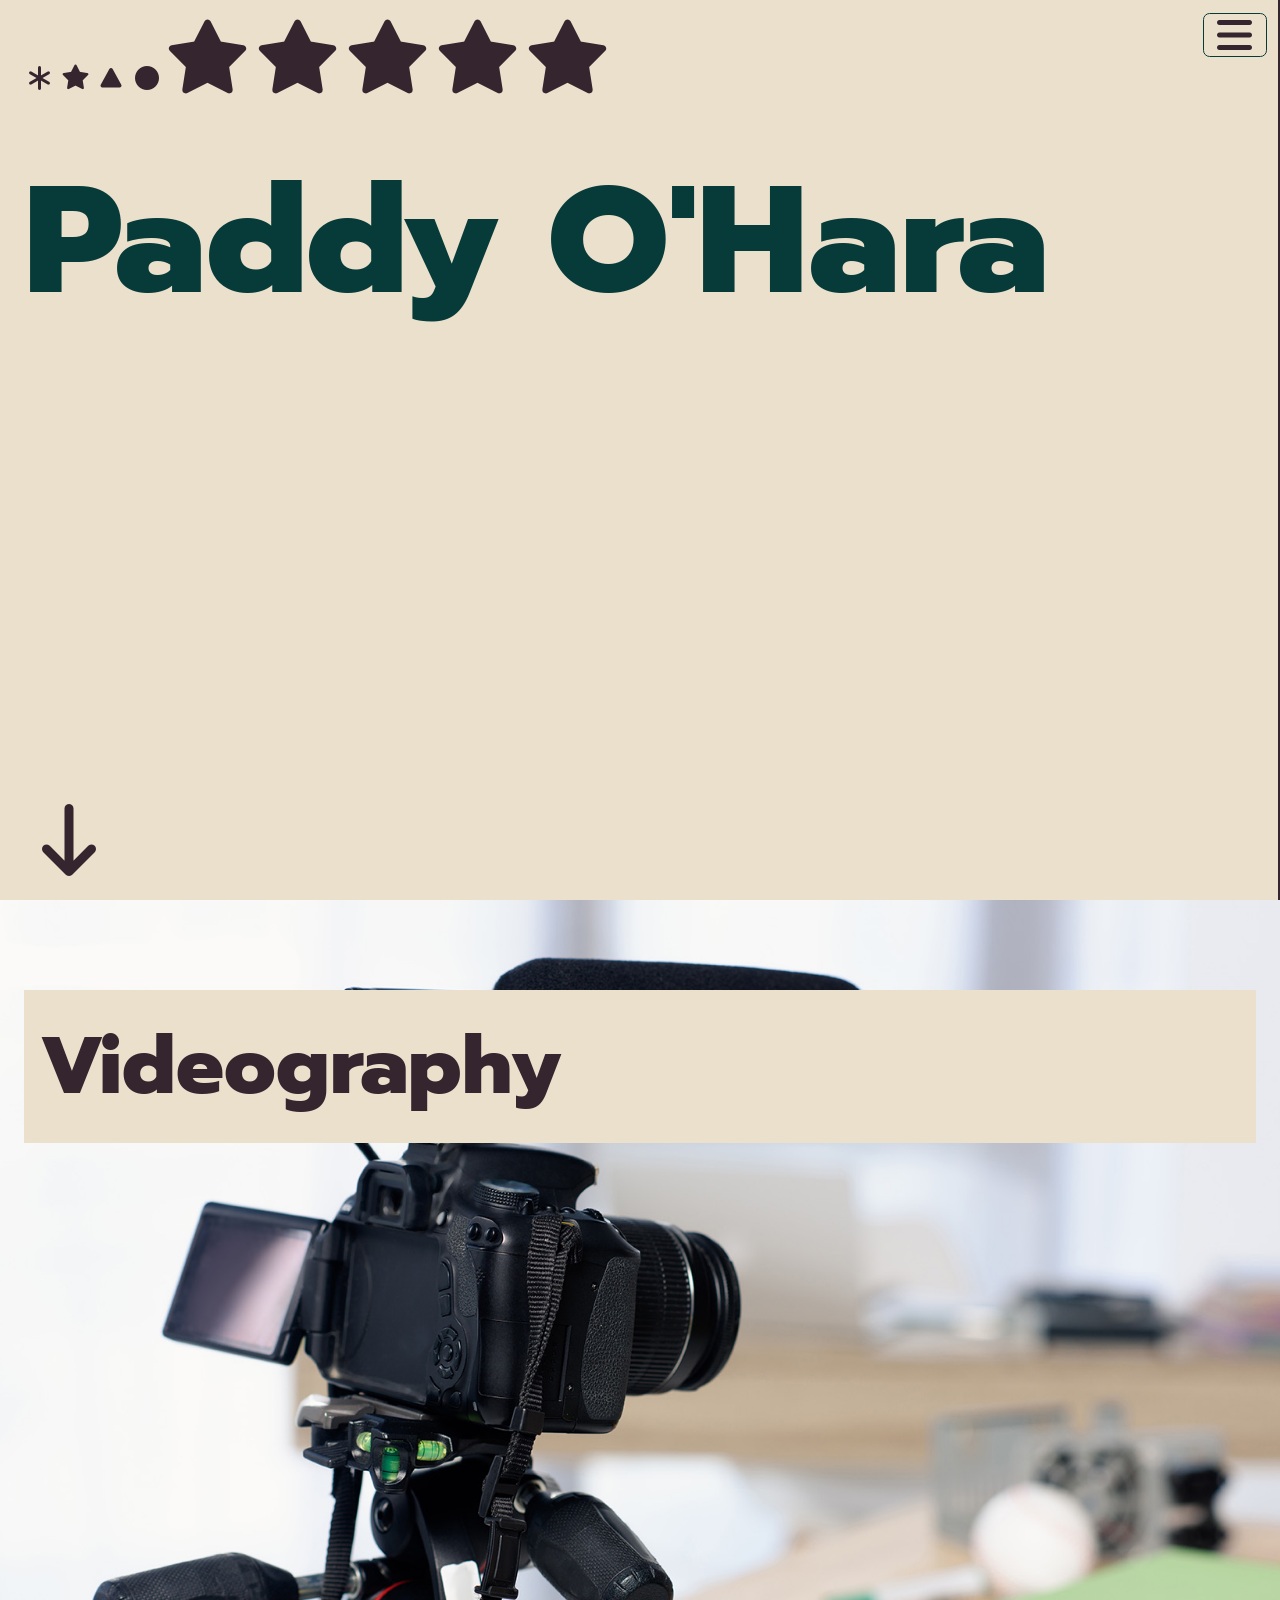
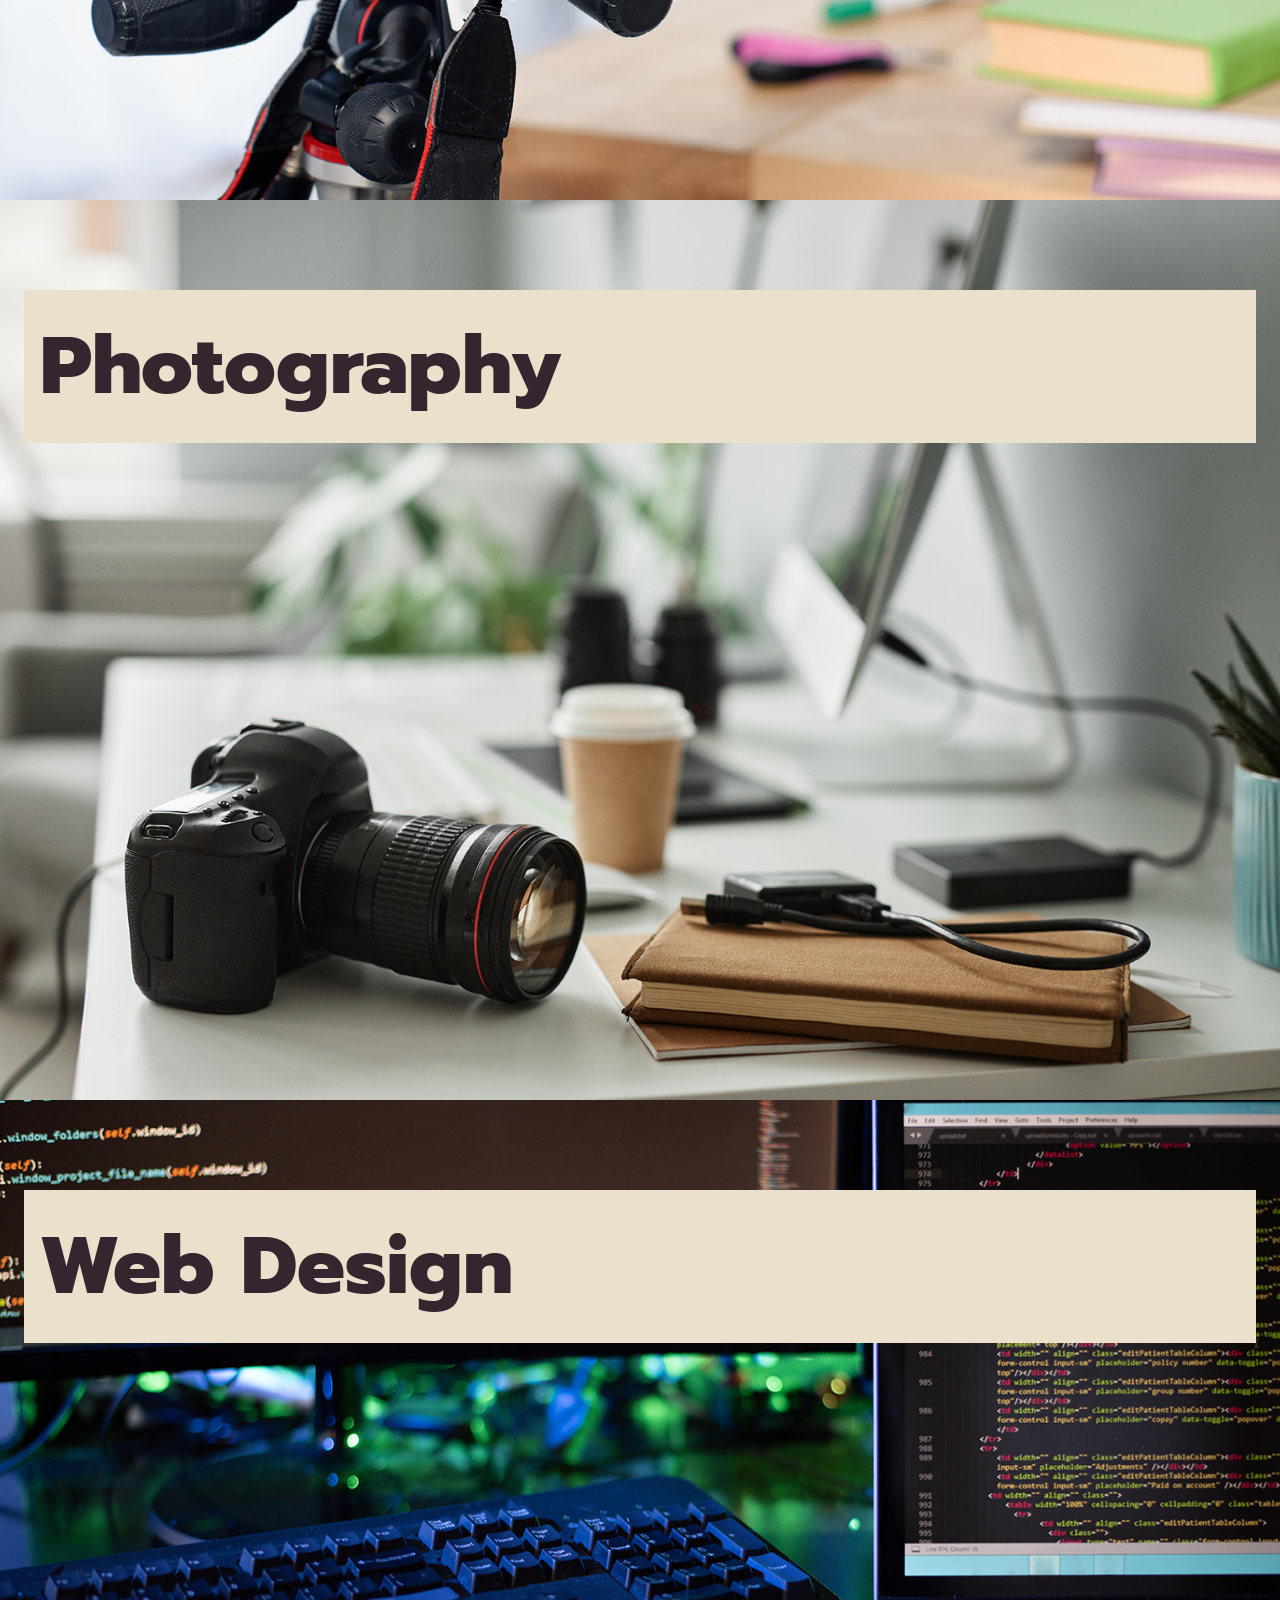
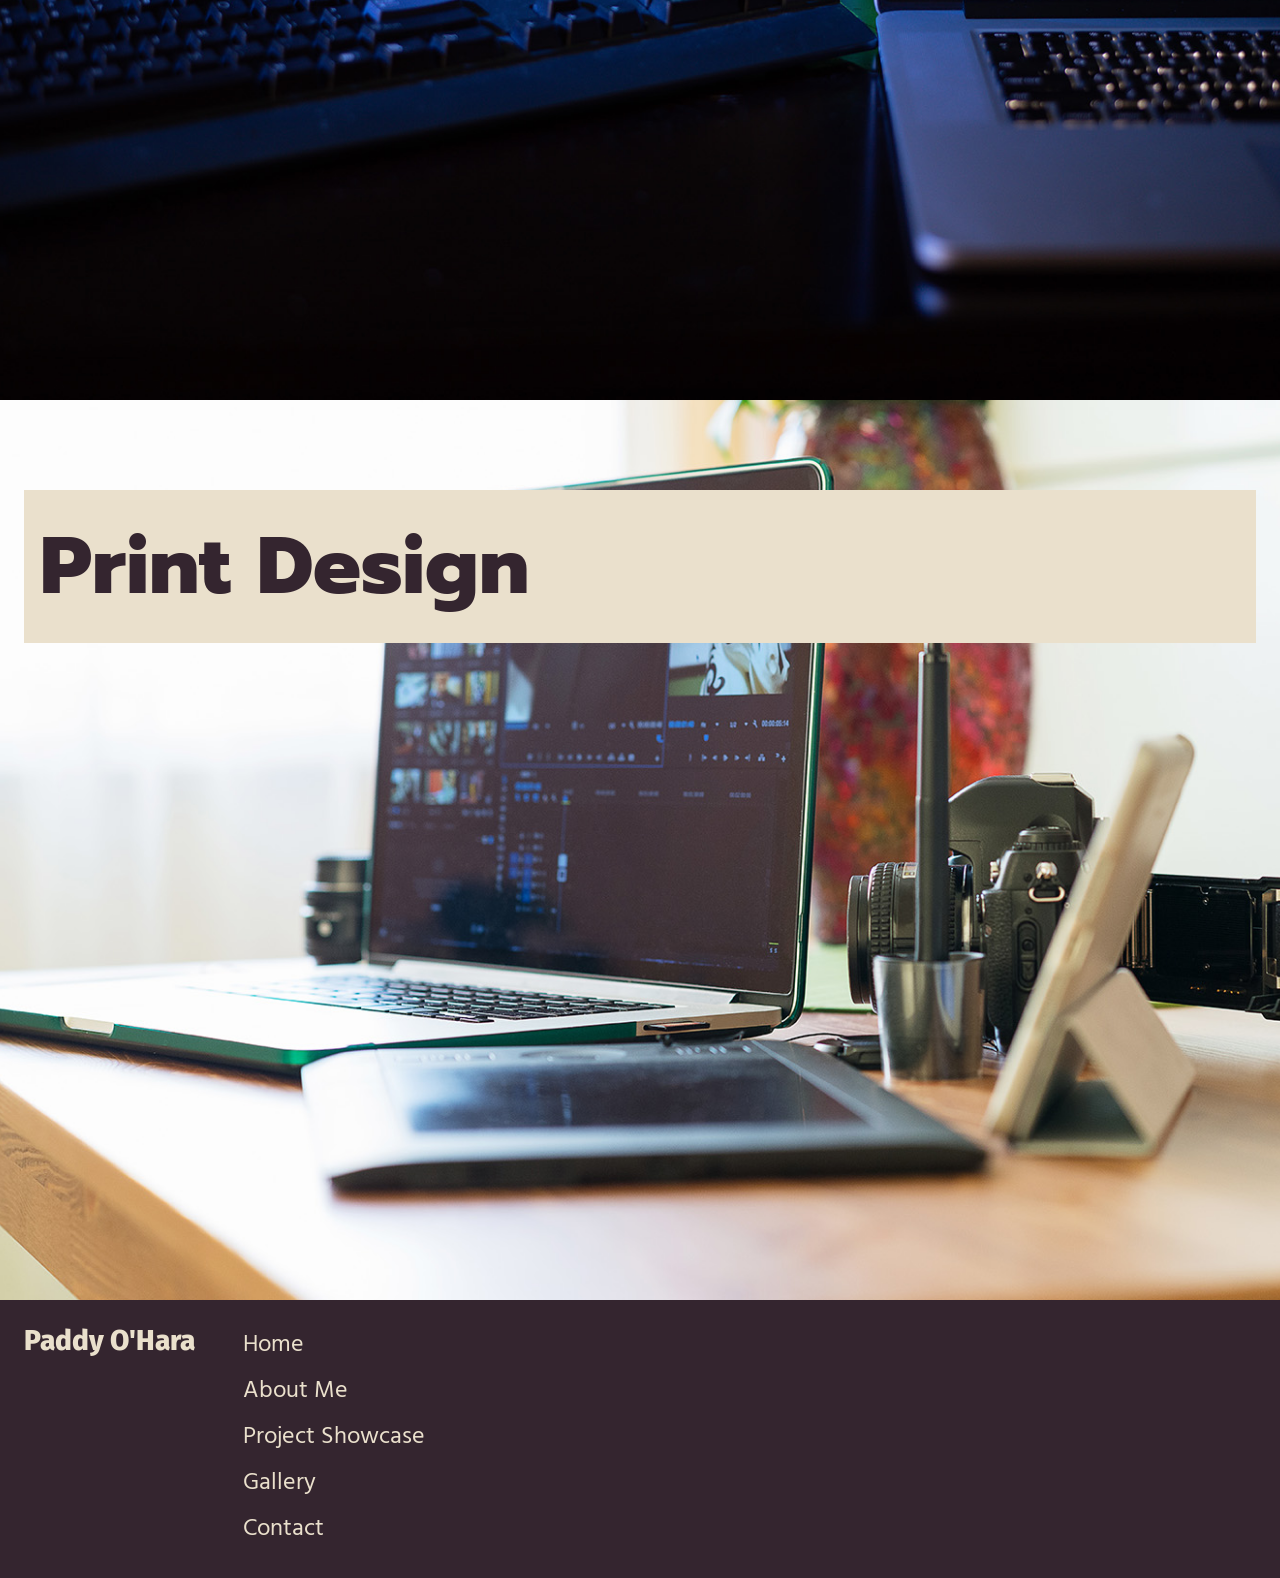
==== index.html @ 02736b47 "Start of randomising background" ====
<!doctype html>
<html>
<head>
<meta charset="UTF-8">
<meta name="viewport" content="width=device-width, initial-scale=1" />
<title>Paddy O'Hara - Portfolio</title>
<link rel="preconnect" href="https://fonts.googleapis.com">
<link rel="preconnect" href="https://fonts.gstatic.com" crossorigin>
<link href="https://fonts.googleapis.com/css2?family=Fira+Sans:ital,wght@0,100;0,200;0,300;0,400;0,500;0,600;0,700;0,800;0,900;1,100;1,200;1,300;1,400;1,500;1,600;1,700;1,800;1,900&family=Hind+Guntur:wght@300;400;500;600;700&family=Prompt:ital,wght@0,100;0,200;0,300;0,400;0,500;0,600;0,700;0,800;0,900;1,100;1,200;1,300;1,400;1,500;1,600;1,700;1,800;1,900&display=swap" rel="stylesheet">
<link href="main.css" rel="stylesheet" type="text/css">
<link href="assets/fontawesome/css/fontawesome.css" rel="stylesheet" type="text/css">
<link href="assets/fontawesome/css/solid.css" rel="stylesheet" type="text/css">
<script src="animating-headers.js" defer></script> 
<script src="show-and-hide-menu.js" defer></script>
	<script src="random-background-icons.js" defer></script>
</head>

<body>
<nav id="mainNavMenu"> <button type="button" onClick="closeNav()" id="menu-close-icon"><i class="fa-solid fa-times fa-3x" ></i></button>
  <ul>
    <li>Home</li>
    <li>About Me</li>
    <li>Project Showcase</li>
    <li>Gallery</li>
    <li>Contact</li>
  </ul>
</nav>
<header><button type="button" onclick="openNav()" id="main-menu-icon"><i class="fa-solid fa-bars fa-3x" ></i></button>
  <h1 class="hero scroll-in-right animated">Paddy O'Hara</h1>
	<i class="fa-solid fa-arrow-down fa-3x"></i>
	<div class="background-icons"><i class="fa-solid fa-asterisk"></i>
	<i class="fa-solid fa-star"></i>
	<i class="fa-solid fa-play fa-rotate-270"></i>
	<i class="fa-solid fa-circle"></i></div>
  </header>
<main>
  <section class="image-section" id="videography">
    <h1 class="scroll-in-right">Videography</h1>
  </section>
  <section class="image-section" id="photography">
    <h1 class="scroll-in-right">Photography</h1>
  </section>
  <section class="image-section" id="webdesign">
    <h1 class="scroll-in-right">Web Design</h1>
  </section>
  <section class="image-section" id="printdesign">
    <h1 class="scroll-in-right">Print Design</h1>
  </section>
</main>
<footer>
  <h3>Paddy O'Hara</h3>
  <nav>
    <ul>
      <li>Home</li>
      <li>About Me</li>
      <li>Project Showcase</li>
      <li>Gallery</li>
      <li>Contact</li>
    </ul>
  </nav>
</footer>
</body>
</html>
---- main.css ----
/* CSS Document */ :root {
    --main-color: #073b3a;
    --main-bg-color: #eae0cc;
    --main-text-color: #34252f;
    --alt-bg-color: #34252f;
    --alt-text-color: #eae0cc;
    --light-text-color: #eae0cc;
    --dark-text-color: #34252f;
}
@media (prefers-color-scheme: dark) {
    :root {
        --main-color: #fe5d26;
        --main-bg-color: #34252f;
        --main-text-color: #eae0cc;
        --alt-bg-color: #eae0cc;
        --alt-text-color: #34252f;
    }
}
/* Default options */
* {
    -webkit-box-sizing: border-box;
    -moz-box-sizing: border-box;
    box-sizing: border-box;
}
a {
    color: var(--main-text-color);
}
a:hover {
    color: hsl(from var(--main-text-color) h s calc(l + 20));
}
button {
background-color: var(--main-bg-color);
	border: 1px solid var(--main-color);
	color: var(--main-text-color);
	border-radius: .5em;
}
button:hover {
	color: hsl(from var(--main-text-color) h s calc(l + 20));
	cursor: pointer;
}
html {
    overflow-x: hidden;
    font-size: 24px;
}
body {
    background-color: var(--main-bg-color);
    color: var(--main-text-color);
    font-family: "Hind Guntur", sans-serif;
    font-size: 1rem;
    padding: 0;
    margin: 0;
    overflow-x: hidden;
}
/*main {
  padding: 1em;
}*/
h1 {
    font-family: "Prompt", sans-serif;
    font-weight: 800;
    font-size: clamp(2rem, calc(5vw + 1rem), 80px);
    color: var(--main-color);
}
h1.hero {
    font-size: clamp(2rem, calc(10vw + 1rem), 200px);
}
h2, h3, h4, h5, h6 {
    font-family: "Fira Sans", sans-serif;
    font-weight: 800;
    color: var(--main-color);
}
h2 {
    font-size: clamp(2rem, calc(5vw + 1rem), 42px);
}
header {
    display: flex;
	flex-direction: column;
	justify-content: space-between;
    padding: 1em;
    min-height: 100vh;
}
footer {
    padding: 1em;
    margin: 0;
    background-color: var(--alt-bg-color);
    color: var(--alt-text-color);
    display: flex;
    align-items: flex-start;
    gap: 2em;
    position: relative;
    bottom: 0;
}
footer h3 {
    color: inherit;
    padding: 0;
    margin: 0;
}
footer nav ul {
    list-style: none;
    padding: 0;
    margin: 0;
}
#main-menu-icon {
    position: fixed;
    top: 1em;
    right: 1em;
}
/* specific options */
section.image-section {
    min-height: 100vh;
    padding: 1em;
    background-size: cover;
    background-position: center;
}
section.image-section h1 {
    color: var(--main-text-color);
	background-color: var(--main-bg-color);
	padding: .2em;
    /*    mix-blend-mode: exclusion;*/
}
.scroll-in-right {
    animation: scroll-in-right 5s ease;
    animation-play-state: paused;
}
.animated {
    animation-play-state: running;
}
section#photography {
    background-image: url("assets/images/camera-on-desk-large.jpg");
}
/*
section#photography::before {
  content: "";
  position: absolute;
  top: 0;
  left: 0;
  bottom: 0;
  right: 0;
  background-color: rgba(0, 0, 0, 0.5);
}
*/
section#videography {
    background-image: url("assets/images/videographer-cmaera-large.jpg");
}
section#webdesign {
    background-image: url("assets/images/developer-desktop-large.jpg");
}
section#printdesign {
    background-image: url("assets/images/photographer-desktop-large.jpg");
}
/* animation keyframes */
@keyframes scroll-in-right {
    from {
        transform: translateX(100%);
    }
    to {
        transform: translateX(0);
    }
}
/* main nav menu styles */
#mainNavMenu {
    width: 0;
    height: 100vh;
    position: fixed;
    z-index: 1;
    top: 0;
    right: 0;
    background-color: var(--main-bg-color);
    transition: .5s;
    /*
    
	display: flex;
	flex-direction: column;
	align-items: flex-end;
*/
    border: 1px solid var(--alt-bg-color);
}
#mainNavMenu ul {
    list-style: none;
}
#menu-close-icon {
    margin: 1em;
}
#mainNavMenu.menu-open {
    width: 100%;
}
@media screen and (min-width: 992px) {
    #mainNavMenu.menu-open {
        width: 25%;
    }
}
/* background icons for site */
.background-icons {
	position: absolute;
	z-index: -1;
}
---- assets/fontawesome/css/solid.css ----
/*!
 * Font Awesome Free 7.1.0 by @fontawesome - https://fontawesome.com
 * License - https://fontawesome.com/license/free (Icons: CC BY 4.0, Fonts: SIL OFL 1.1, Code: MIT License)
 * Copyright 2025 Fonticons, Inc.
 */
:root, :host {
  --fa-family-classic: "Font Awesome 7 Free";
  --fa-font-solid: normal 900 1em/1 var(--fa-family-classic);
  /* deprecated: this older custom property will be removed next major release */
  --fa-style-family-classic: var(--fa-family-classic);
}

@font-face {
  font-family: "Font Awesome 7 Free";
  font-style: normal;
  font-weight: 900;
  font-display: block;
  src: url("../webfonts/fa-solid-900.woff2");
}
.fas {
  --fa-family: var(--fa-family-classic);
  --fa-style: 900;
}

.fa-classic {
  --fa-family: var(--fa-family-classic);
}

.fa-solid {
  --fa-style: 900;
}
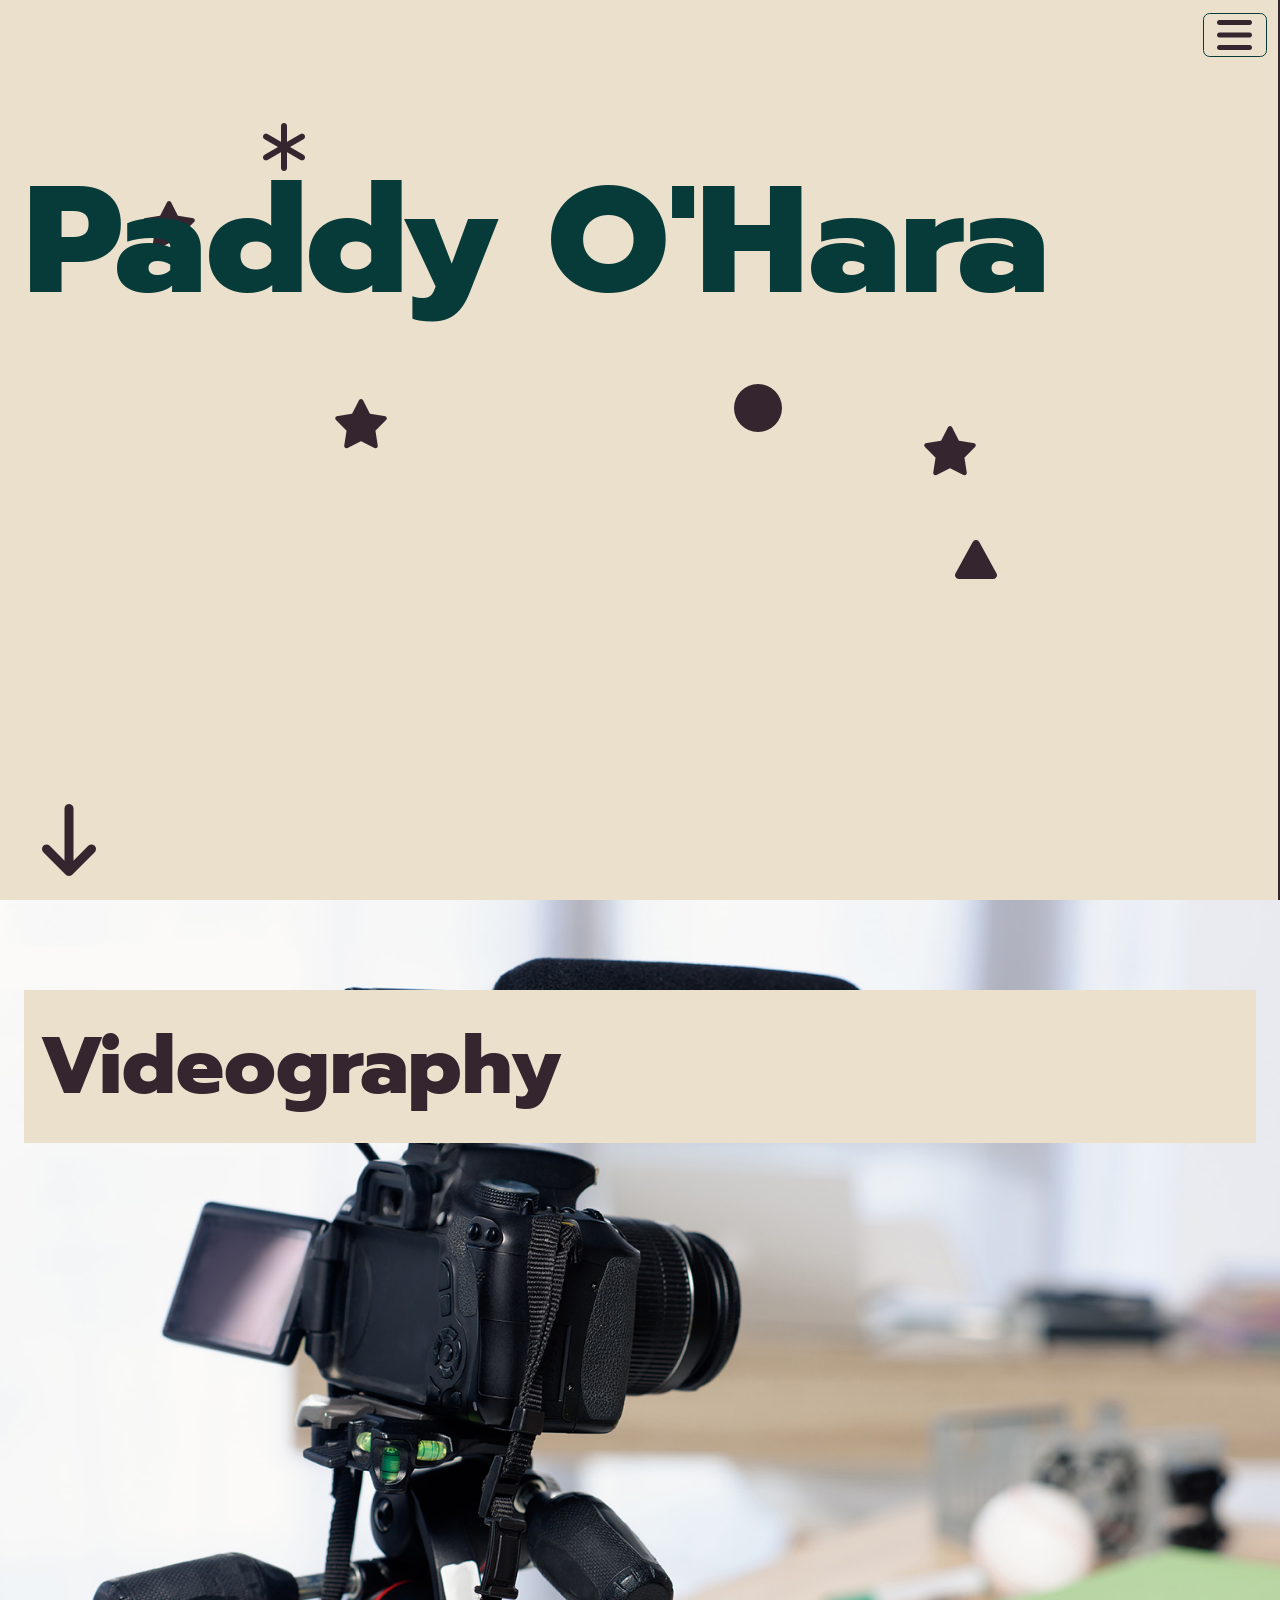
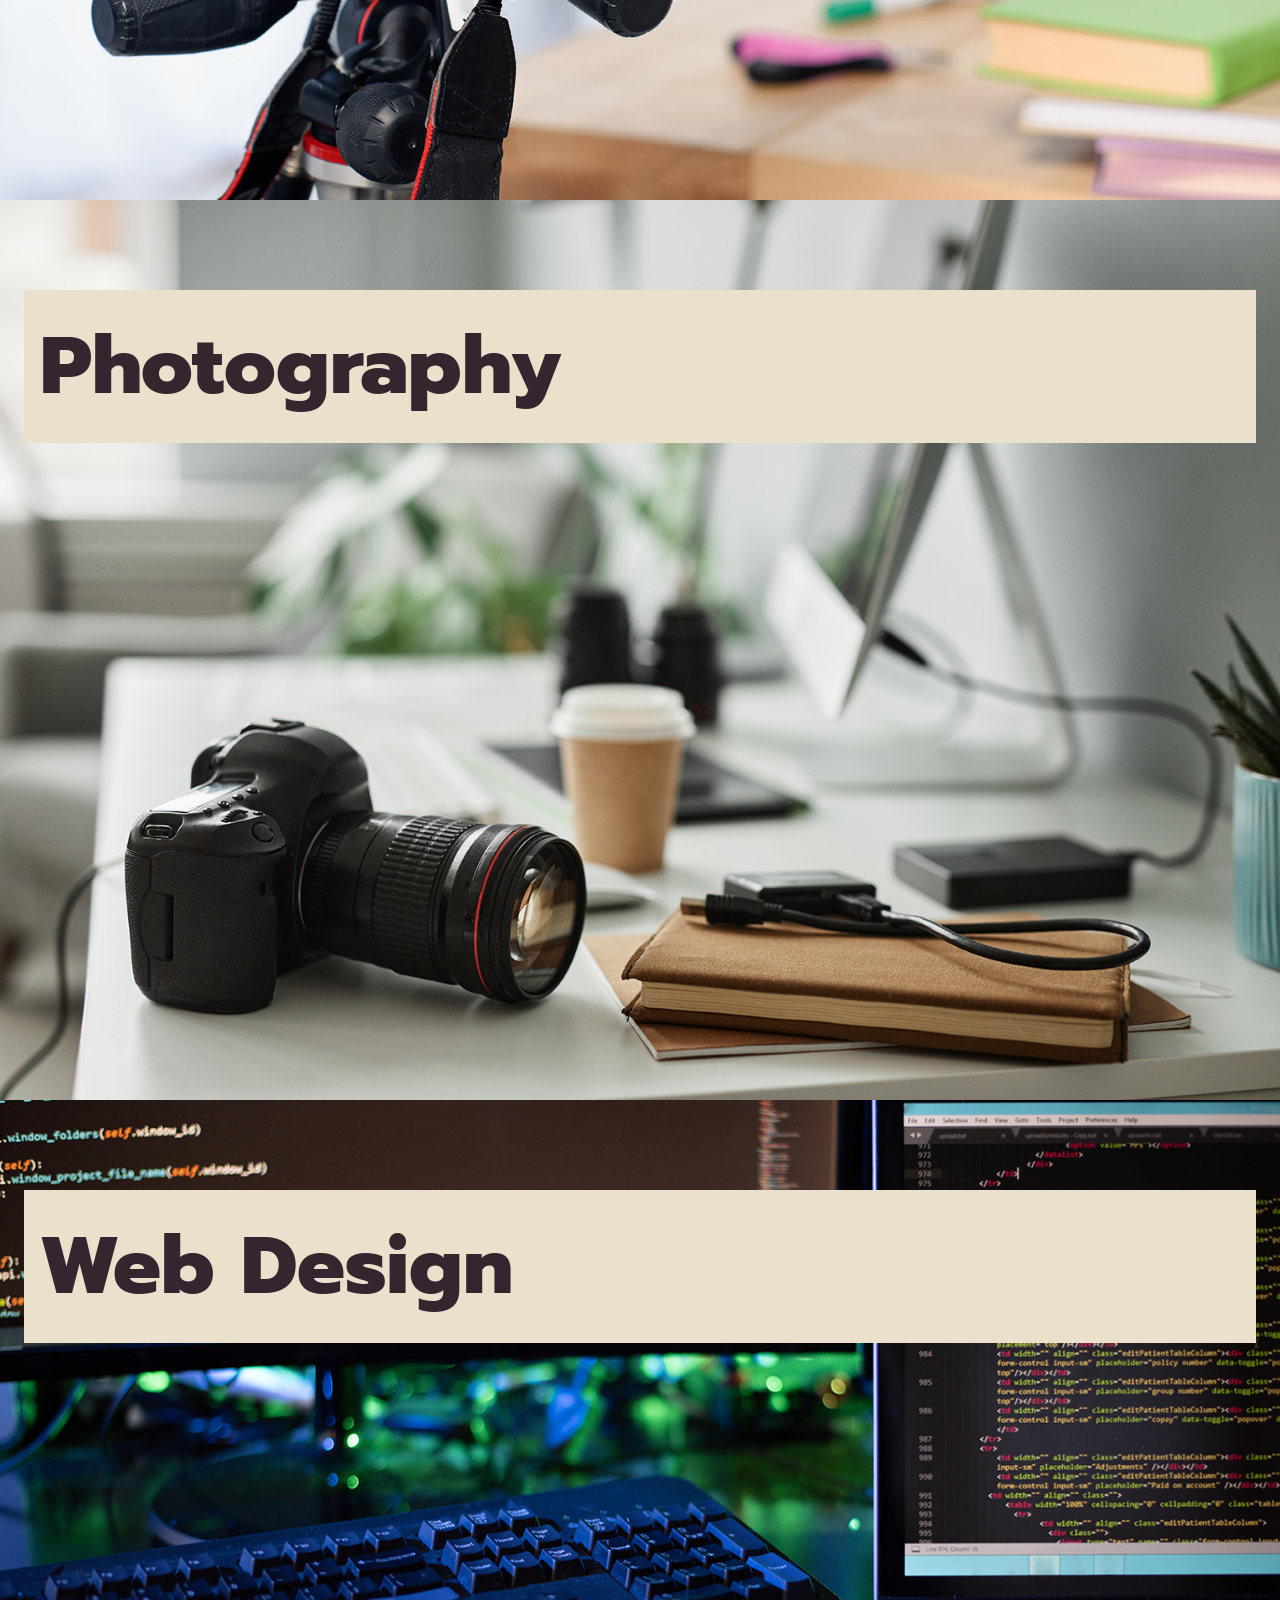
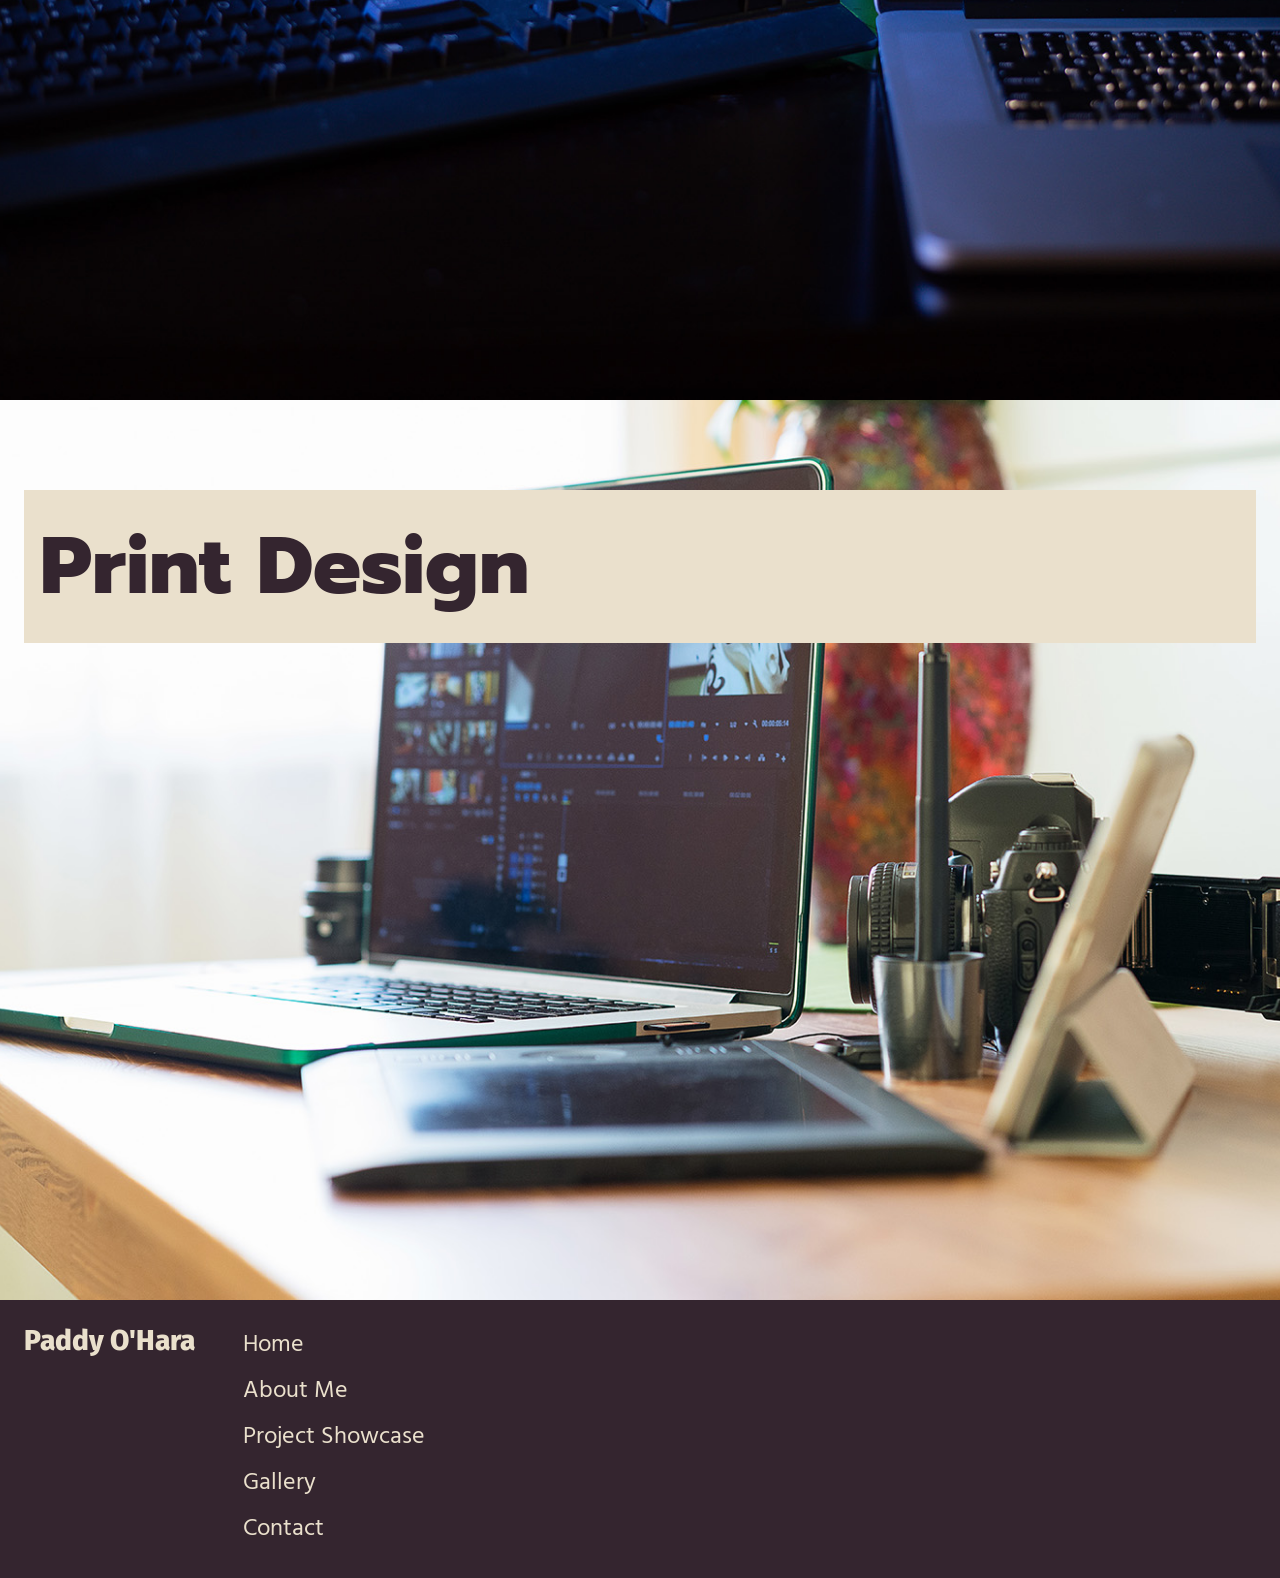
==== commit e4712b22: "Random other icons" ====
--- a/index.html
+++ b/index.html
@@ -28,10 +28,7 @@
 <header><button type="button" onclick="openNav()" id="main-menu-icon"><i class="fa-solid fa-bars fa-3x" ></i></button>
   <h1 class="hero scroll-in-right animated">Paddy O'Hara</h1>
 	<i class="fa-solid fa-arrow-down fa-3x"></i>
-	<div class="background-icons"><i class="fa-solid fa-asterisk"></i>
-	<i class="fa-solid fa-star"></i>
-	<i class="fa-solid fa-play fa-rotate-270"></i>
-	<i class="fa-solid fa-circle"></i></div>
+	<div class="background-icons"></div>
   </header>
 <main>
   <section class="image-section" id="videography">
--- a/main.css
+++ b/main.css
@@ -192,4 +192,6 @@
 .background-icons {
 	position: absolute;
 	z-index: -1;
+	width: 100%;
+	height: 100vh;
 }
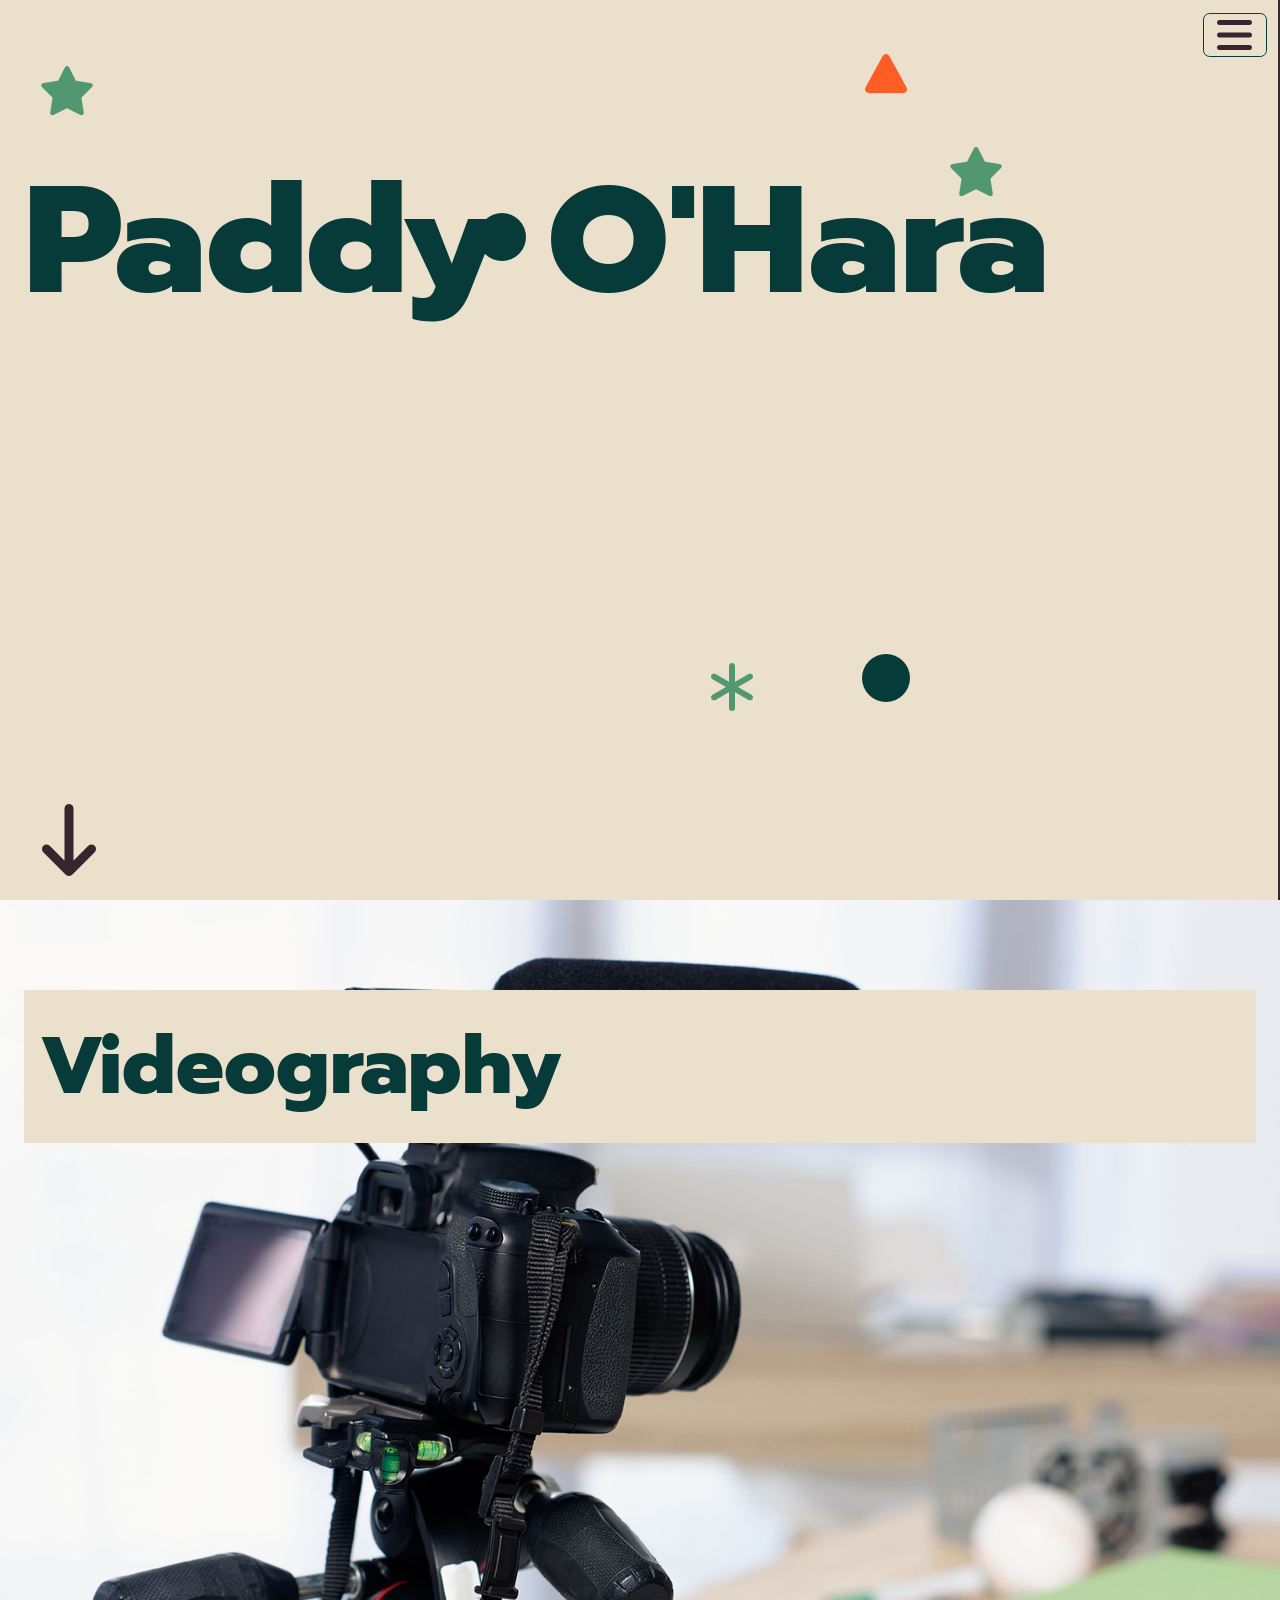
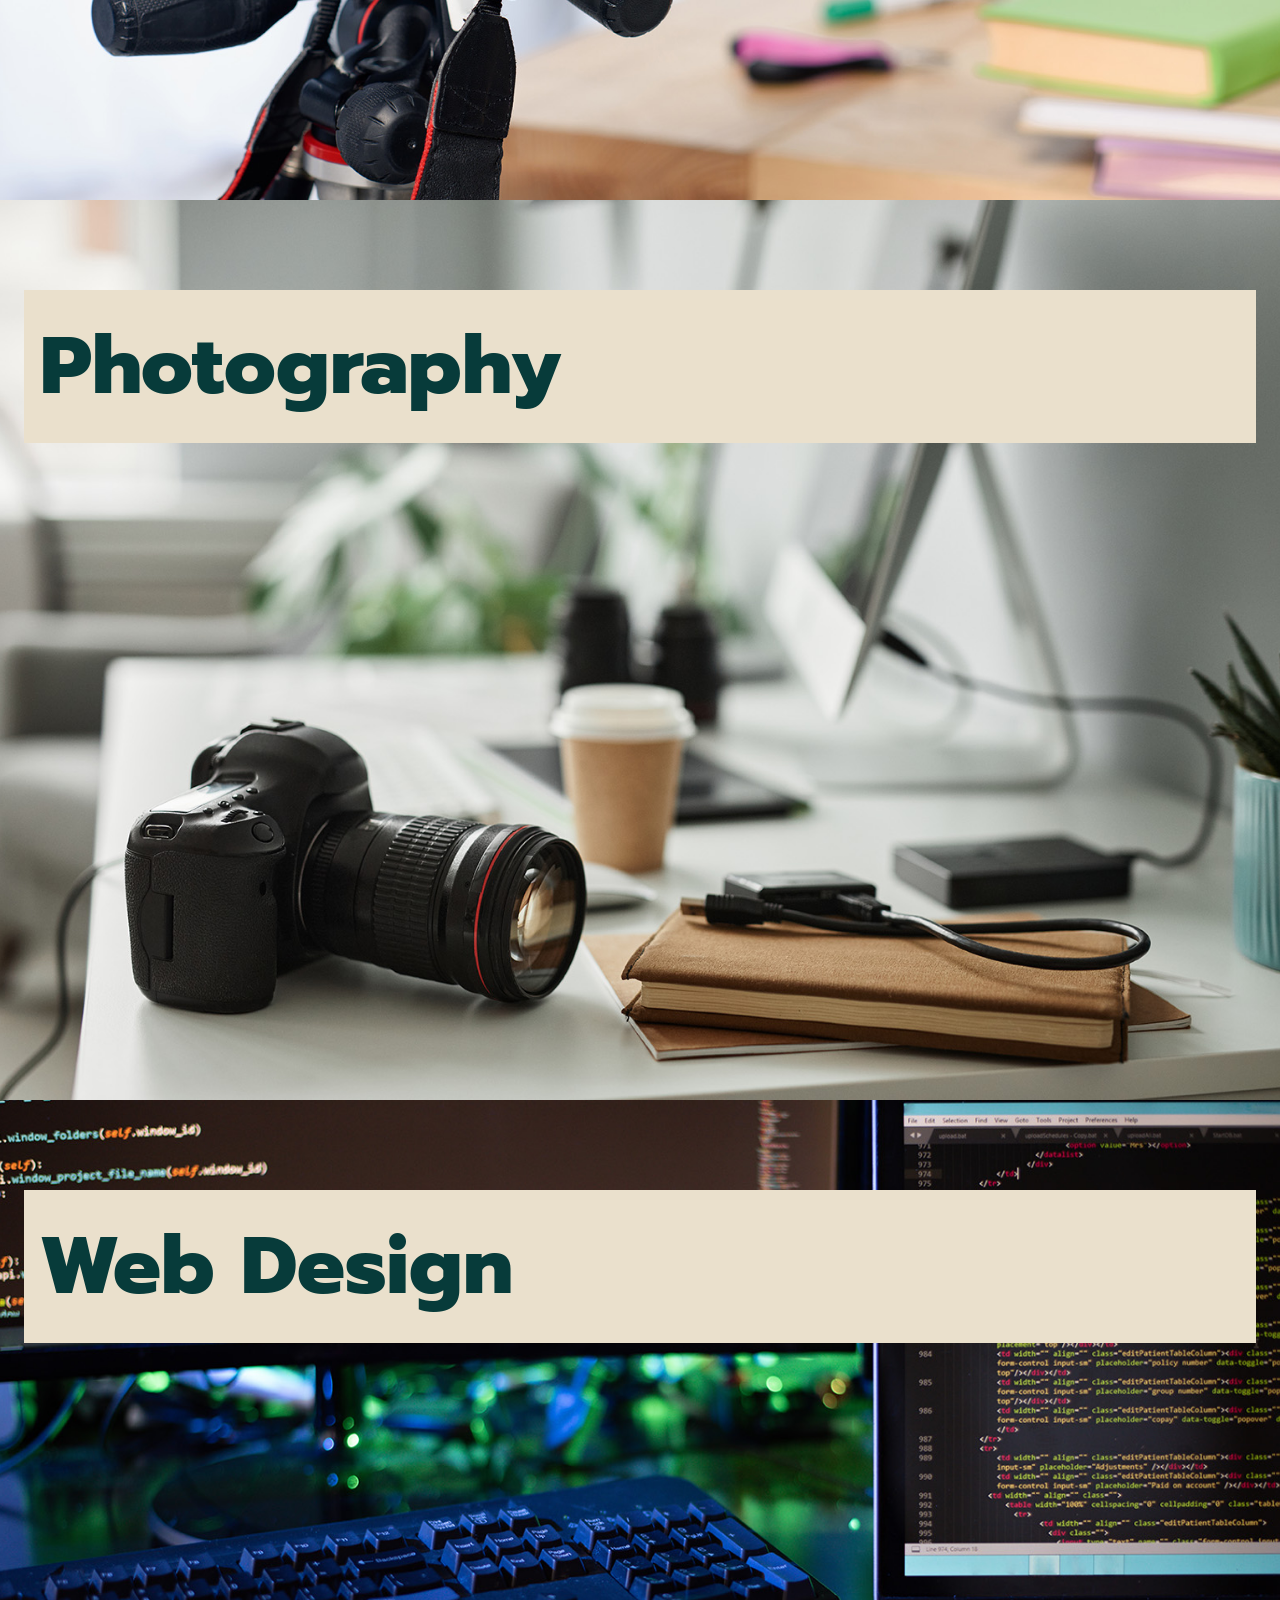
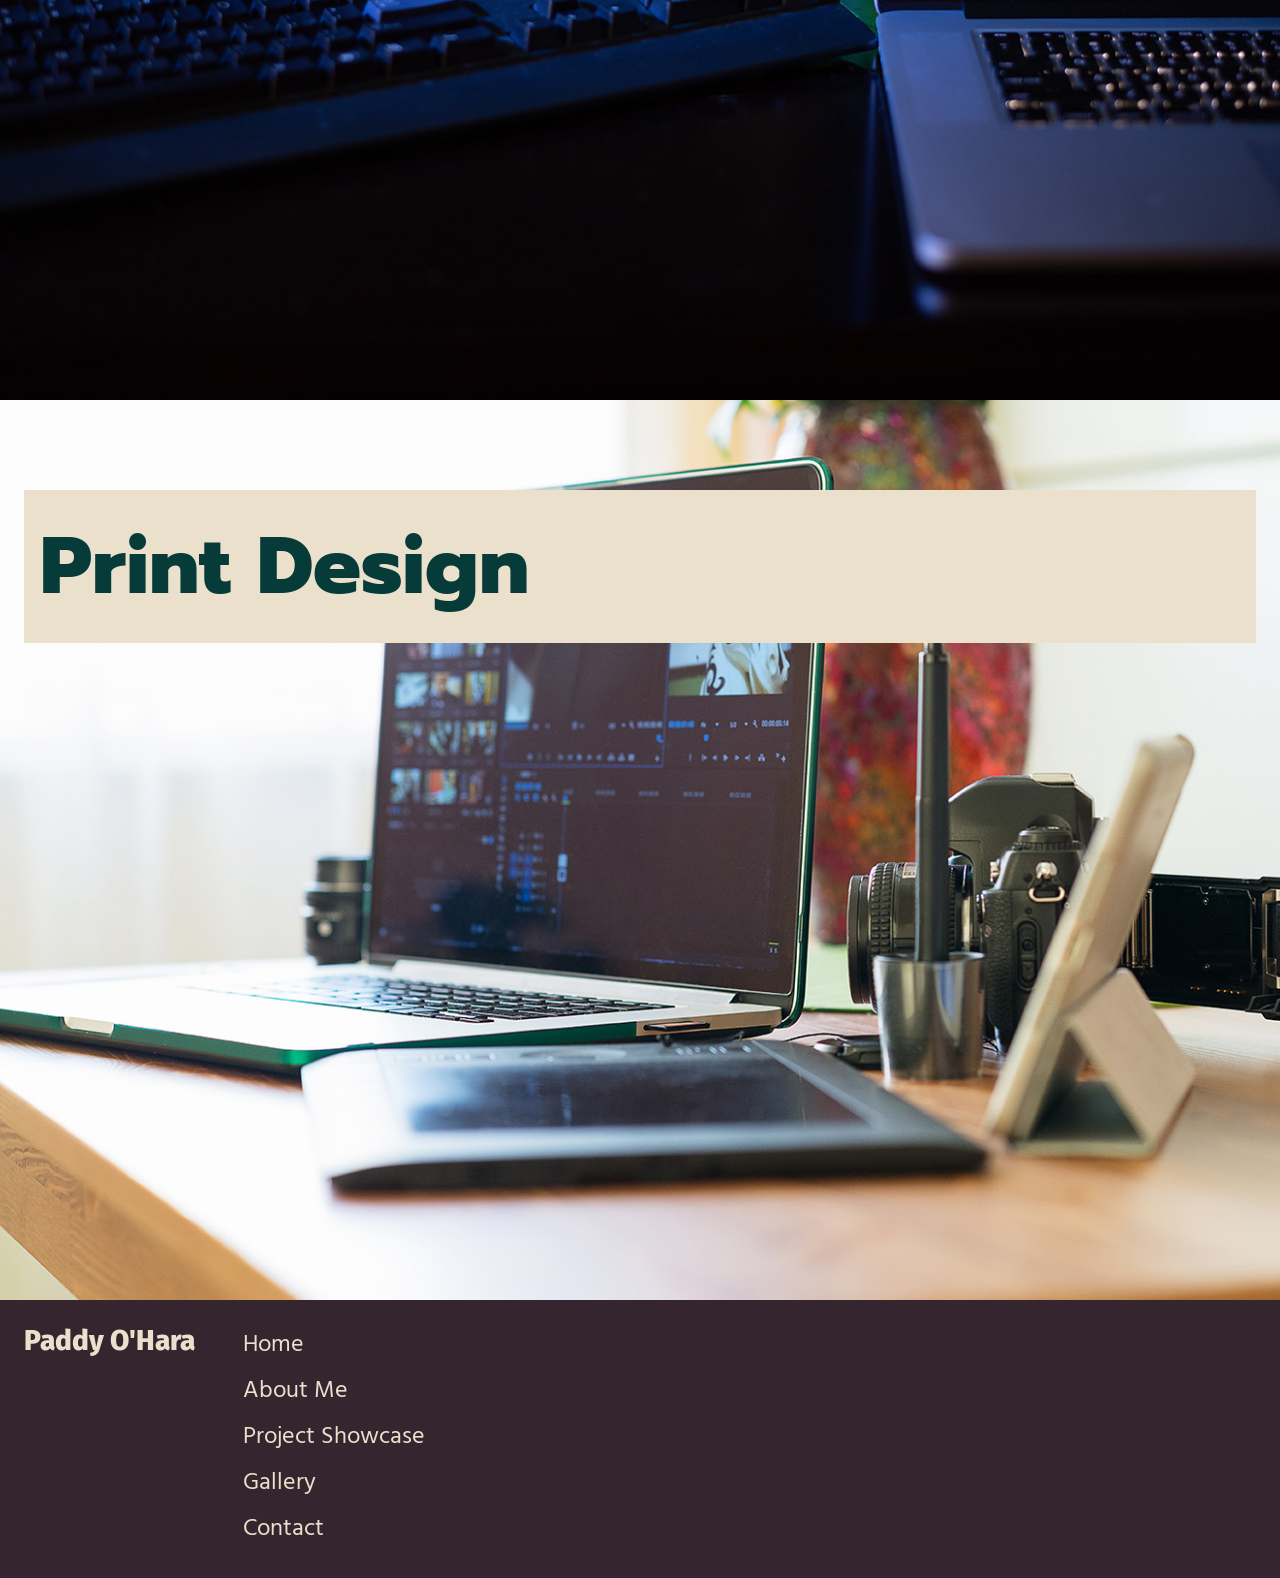
==== commit 78125d27: "Main menu heading" ====
--- a/index.html
+++ b/index.html
@@ -17,7 +17,8 @@
 
 <body>
 <nav id="mainNavMenu"> <button type="button" onClick="closeNav()" id="menu-close-icon"><i class="fa-solid fa-times fa-3x" ></i></button>
-  <ul>
+  <h1>Menu</h1>
+	<ul>
     <li>Home</li>
     <li>About Me</li>
     <li>Project Showcase</li>
--- a/main.css
+++ b/main.css
@@ -2,8 +2,10 @@
     --main-color: #073b3a;
     --main-bg-color: #eae0cc;
     --main-text-color: #34252f;
+	--main-accent-color: #519872;
     --alt-bg-color: #34252f;
     --alt-text-color: #eae0cc;
+	--alt-accent-color: #fe5d26;
     --light-text-color: #eae0cc;
     --dark-text-color: #34252f;
 }
@@ -14,6 +16,7 @@
         --main-text-color: #eae0cc;
         --alt-bg-color: #eae0cc;
         --alt-text-color: #34252f;
+		--alt-accent-color: #eae0cc;
     }
 }
 /* Default options */
@@ -51,9 +54,6 @@
     margin: 0;
     overflow-x: hidden;
 }
-/*main {
-  padding: 1em;
-}*/
 h1 {
     font-family: "Prompt", sans-serif;
     font-weight: 800;
@@ -112,7 +112,7 @@
     background-position: center;
 }
 section.image-section h1 {
-    color: var(--main-text-color);
+    color: var(--main-color);
 	background-color: var(--main-bg-color);
 	padding: .2em;
     /*    mix-blend-mode: exclusion;*/
@@ -127,17 +127,6 @@
 section#photography {
     background-image: url("assets/images/camera-on-desk-large.jpg");
 }
-/*
-section#photography::before {
-  content: "";
-  position: absolute;
-  top: 0;
-  left: 0;
-  bottom: 0;
-  right: 0;
-  background-color: rgba(0, 0, 0, 0.5);
-}
-*/
 section#videography {
     background-image: url("assets/images/videographer-cmaera-large.jpg");
 }
@@ -166,16 +155,14 @@
     right: 0;
     background-color: var(--main-bg-color);
     transition: .5s;
-    /*
-    
-	display: flex;
-	flex-direction: column;
-	align-items: flex-end;
-*/
     border: 1px solid var(--alt-bg-color);
 }
 #mainNavMenu ul {
     list-style: none;
+	padding-inline-start: 1rem;
+}
+#mainNavMenu h1 {
+	padding-inline-start: 1rem;
 }
 #menu-close-icon {
     margin: 1em;
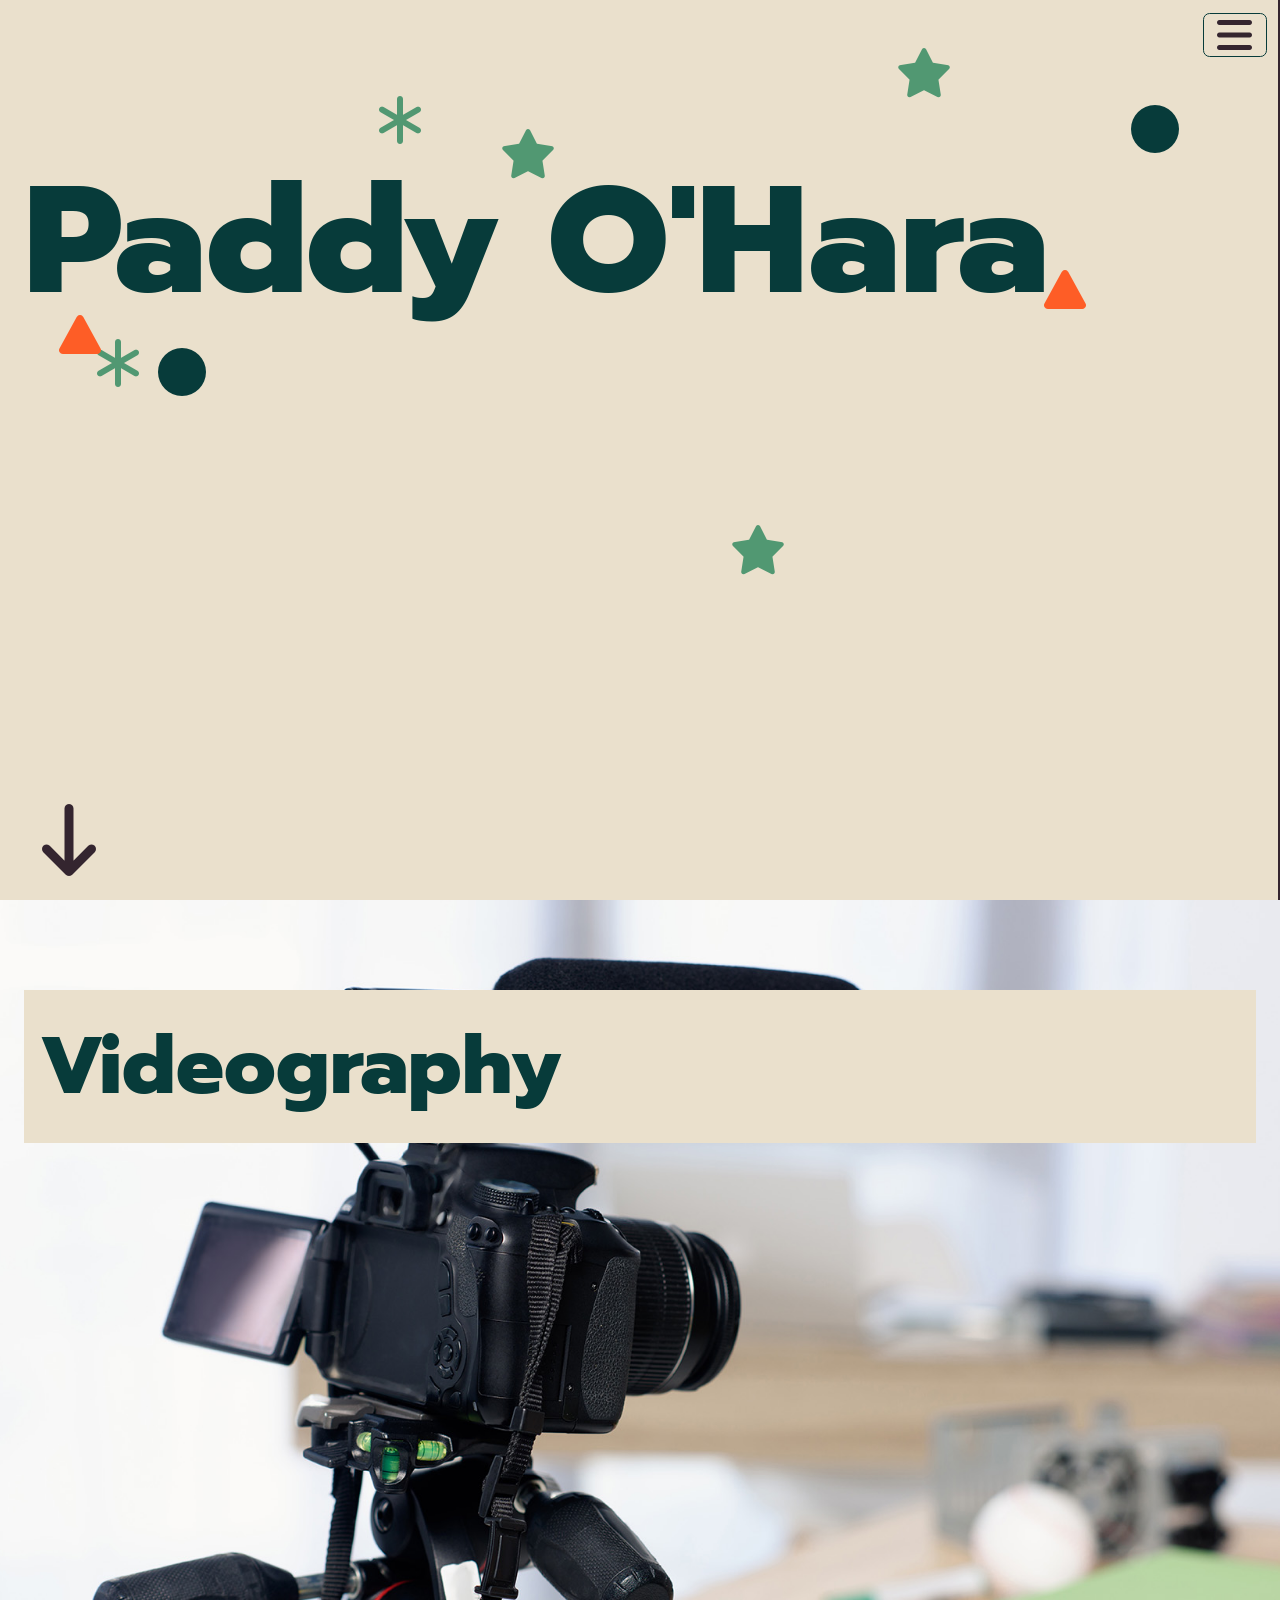
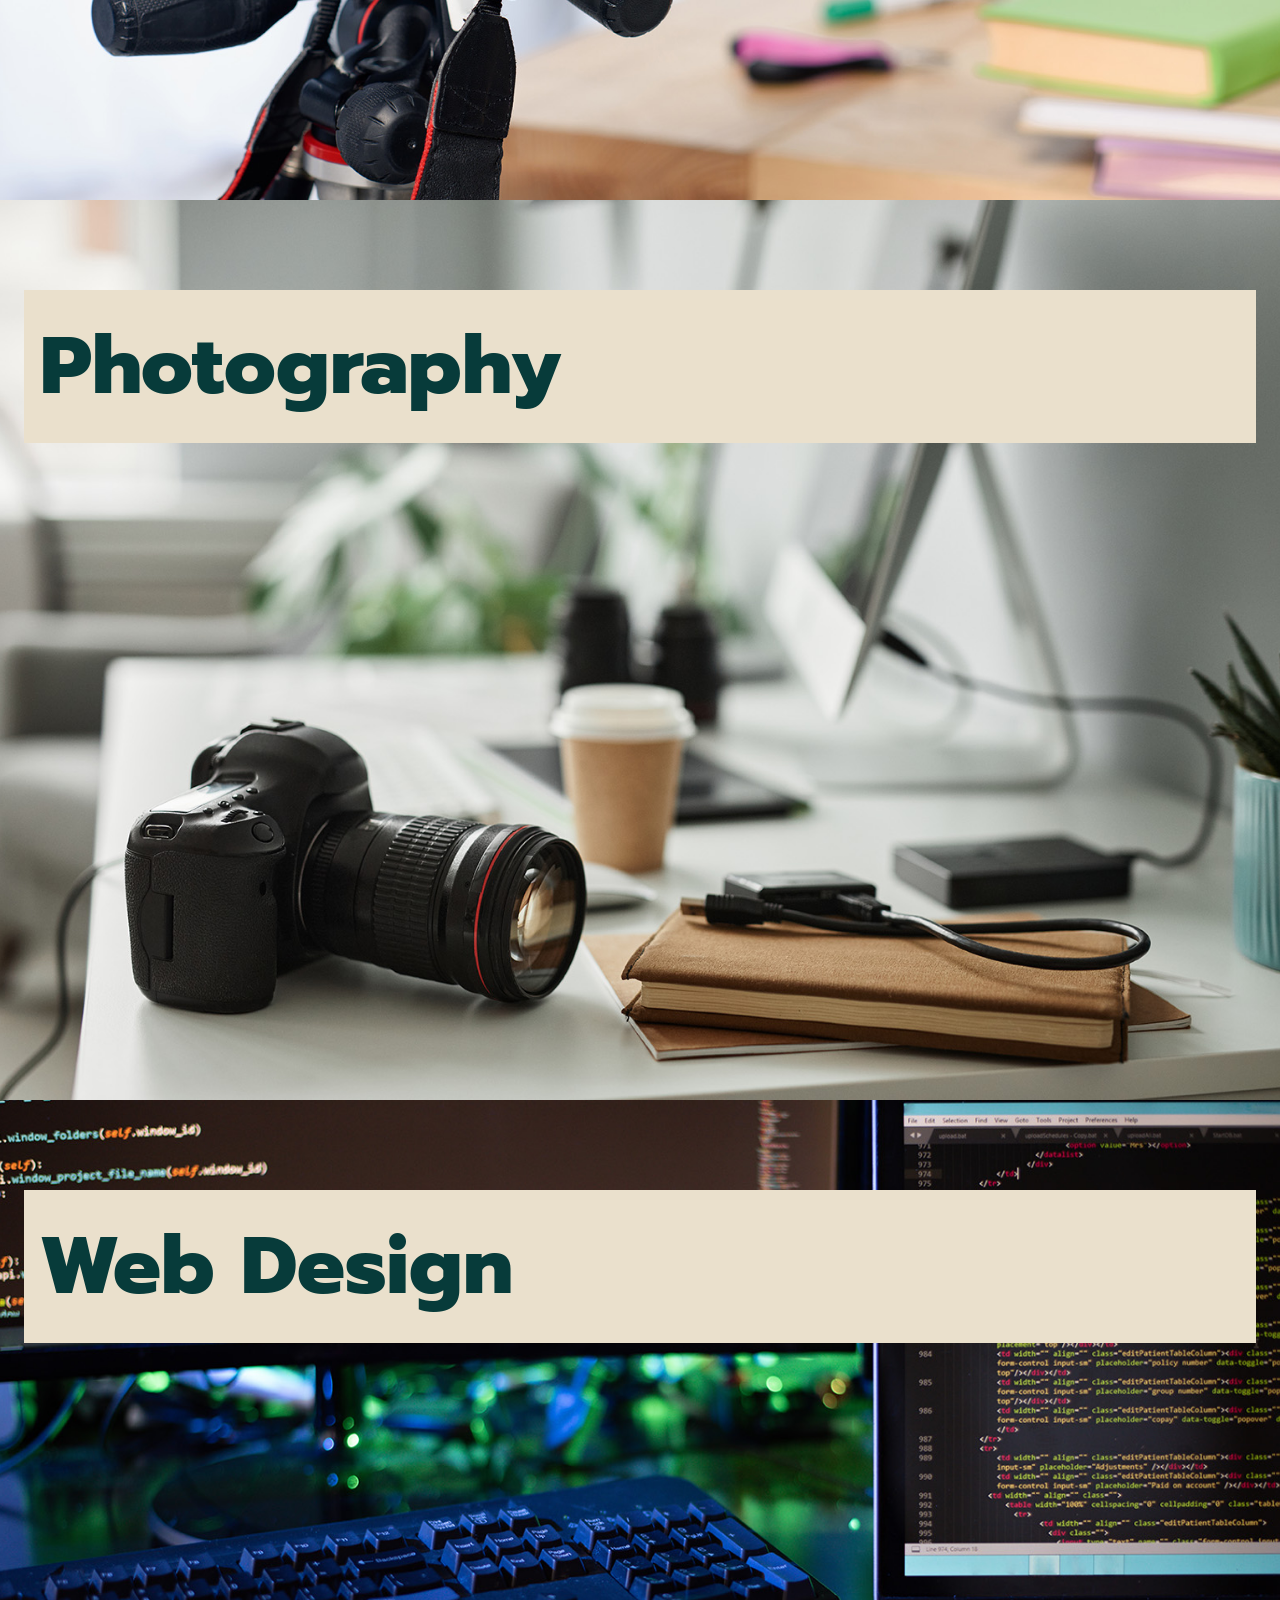
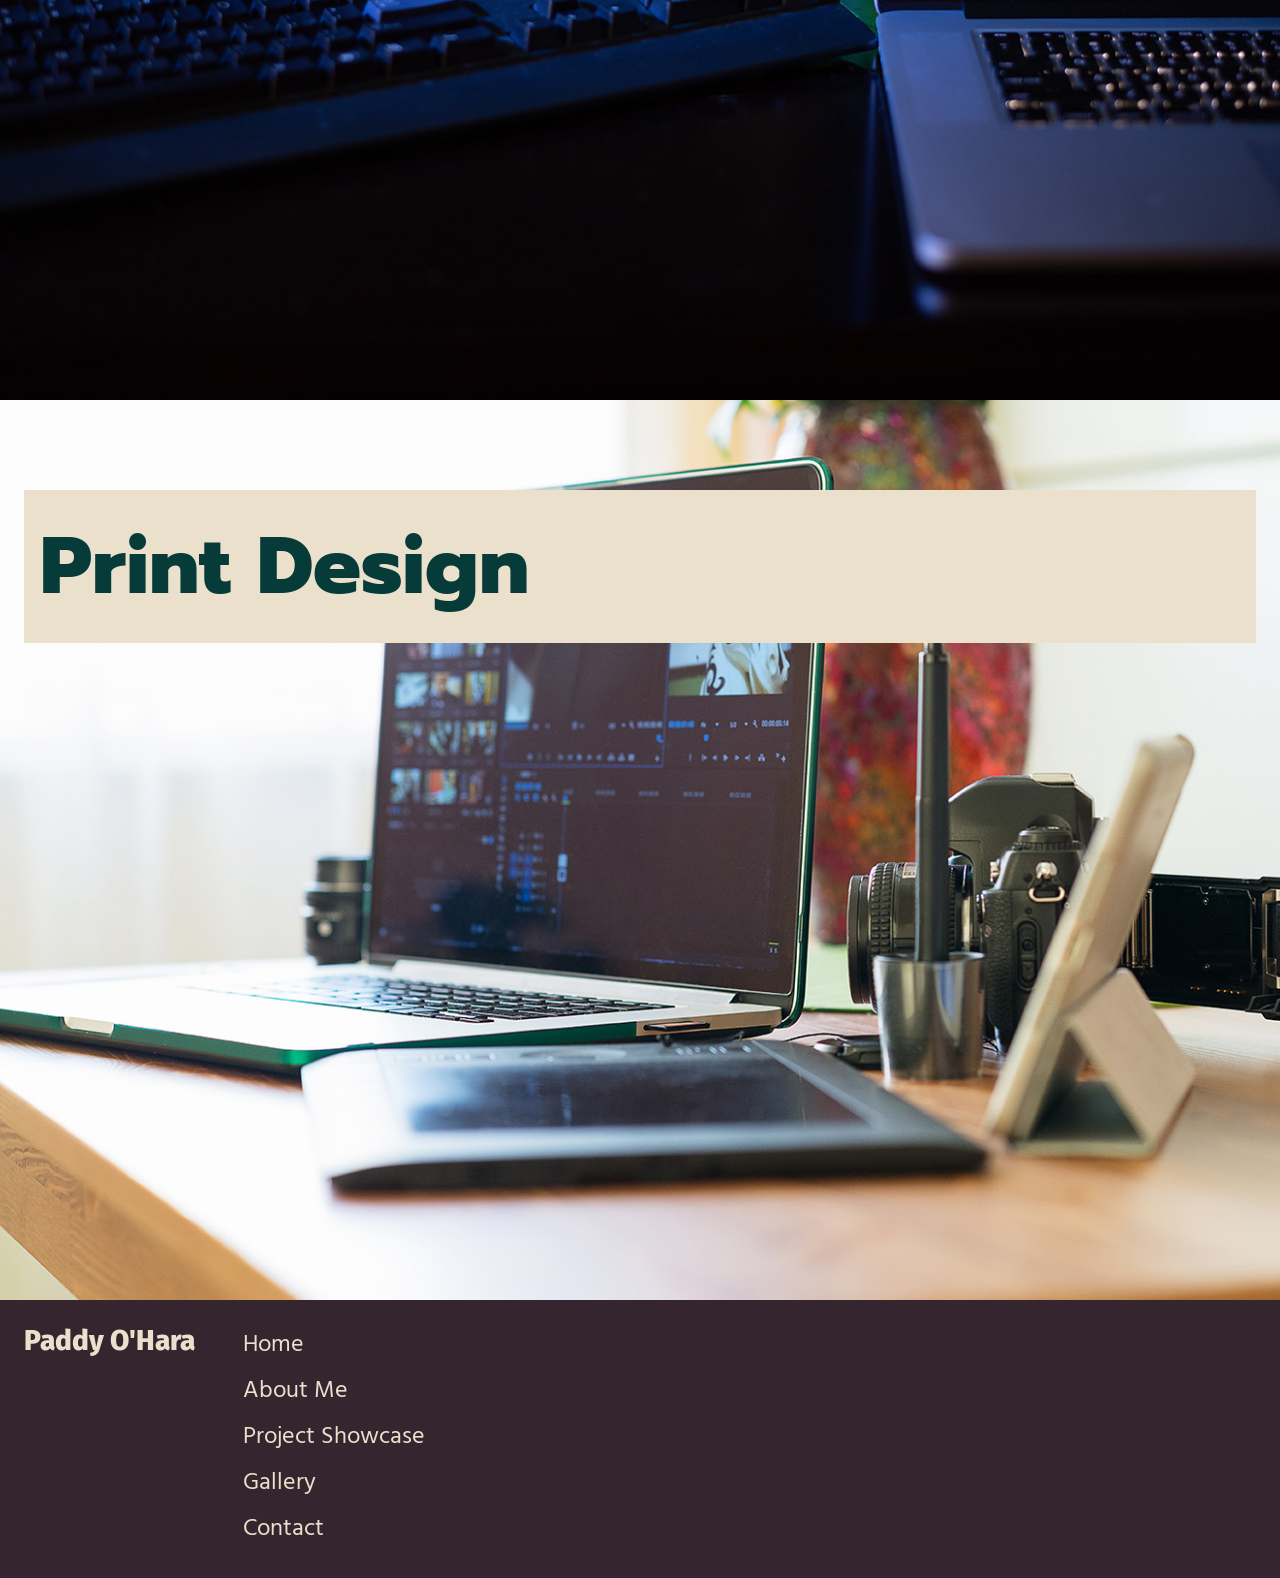
==== commit 86d28aea: "Accessibility of menu icons" ====
--- a/index.html
+++ b/index.html
@@ -16,7 +16,7 @@
 </head>
 
 <body>
-<nav id="mainNavMenu"> <button type="button" onClick="closeNav()" id="menu-close-icon"><i class="fa-solid fa-times fa-3x" ></i></button>
+<nav id="mainNavMenu"> <button type="button" onClick="closeNav()" id="menu-close-icon" aria-label="Close menu"><i class="fa-solid fa-times fa-3x" ></i></button>
   <h1>Menu</h1>
 	<ul>
     <li>Home</li>
@@ -26,7 +26,7 @@
     <li>Contact</li>
   </ul>
 </nav>
-<header><button type="button" onclick="openNav()" id="main-menu-icon"><i class="fa-solid fa-bars fa-3x" ></i></button>
+<header><button type="button" onclick="openNav()" id="main-menu-icon" aria-label="Open menu"><i class="fa-solid fa-bars fa-3x" ></i></button>
   <h1 class="hero scroll-in-right animated">Paddy O'Hara</h1>
 	<i class="fa-solid fa-arrow-down fa-3x"></i>
 	<div class="background-icons"></div>
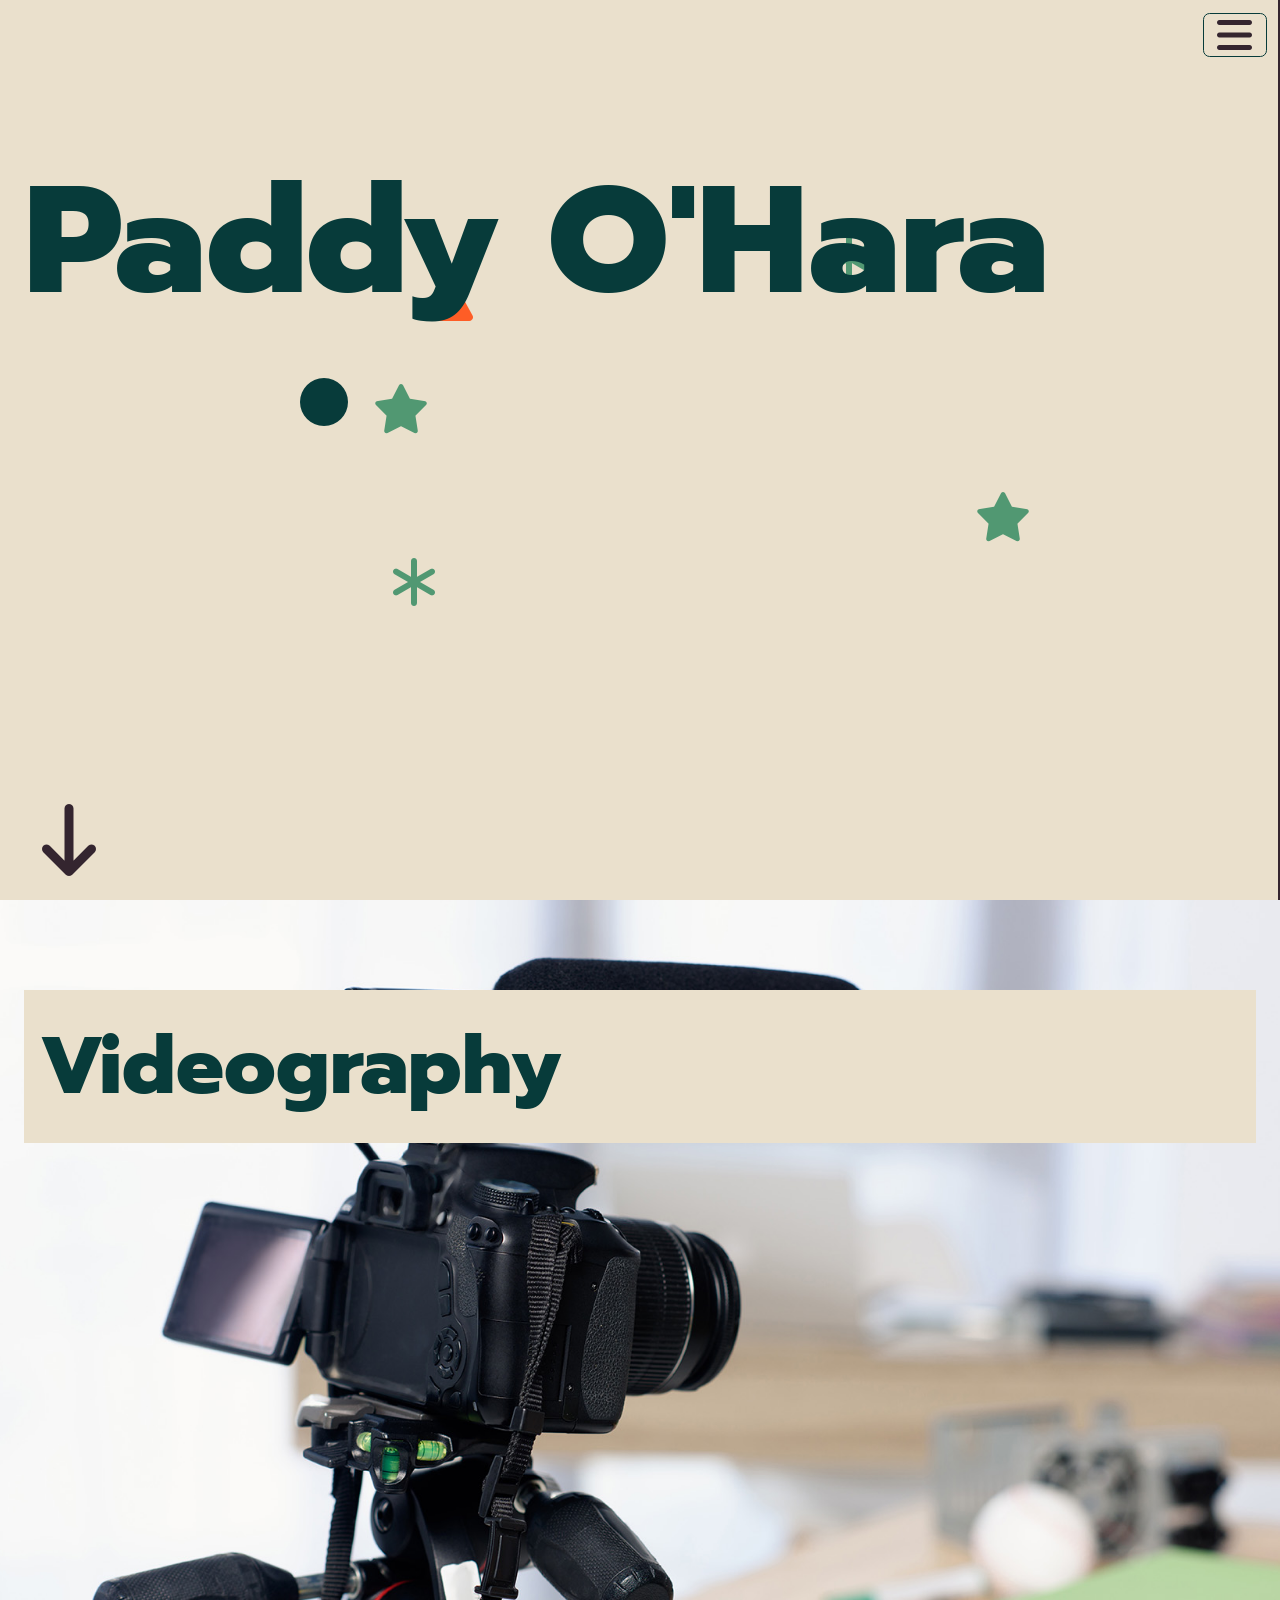
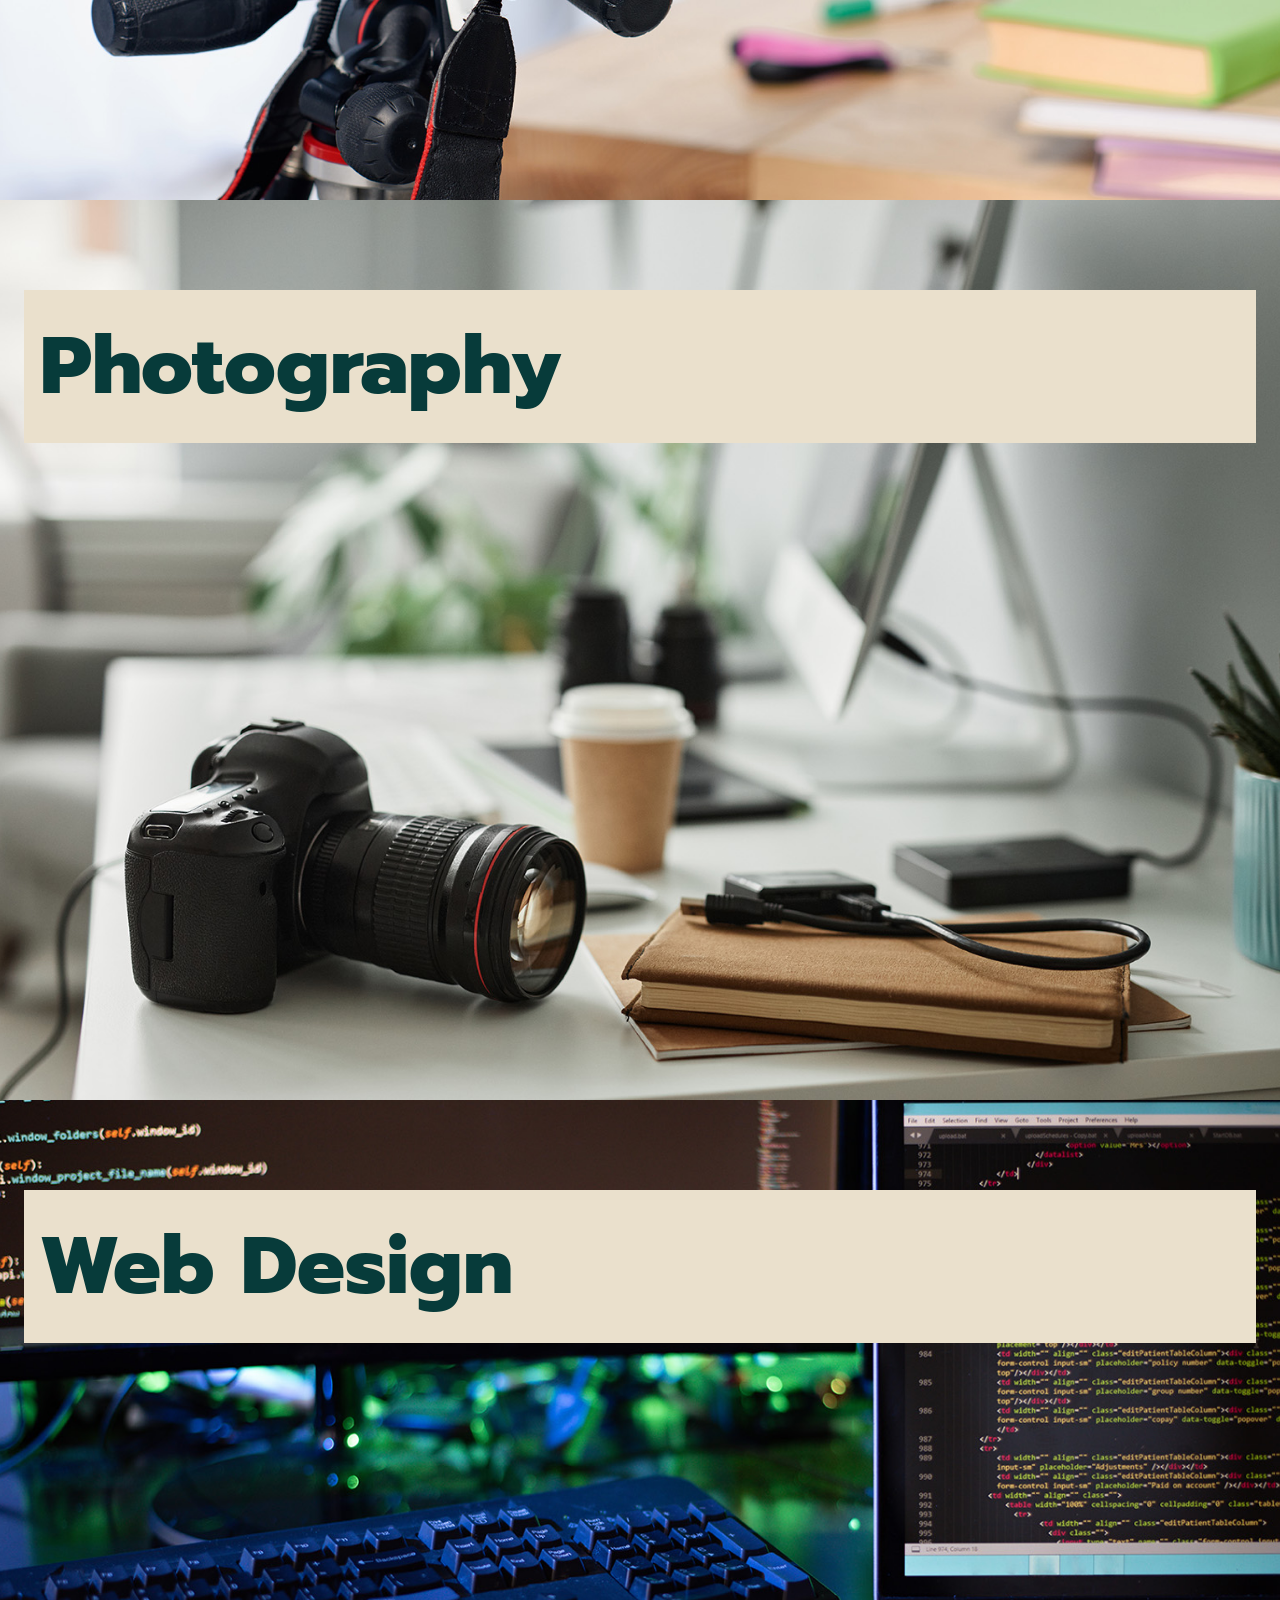
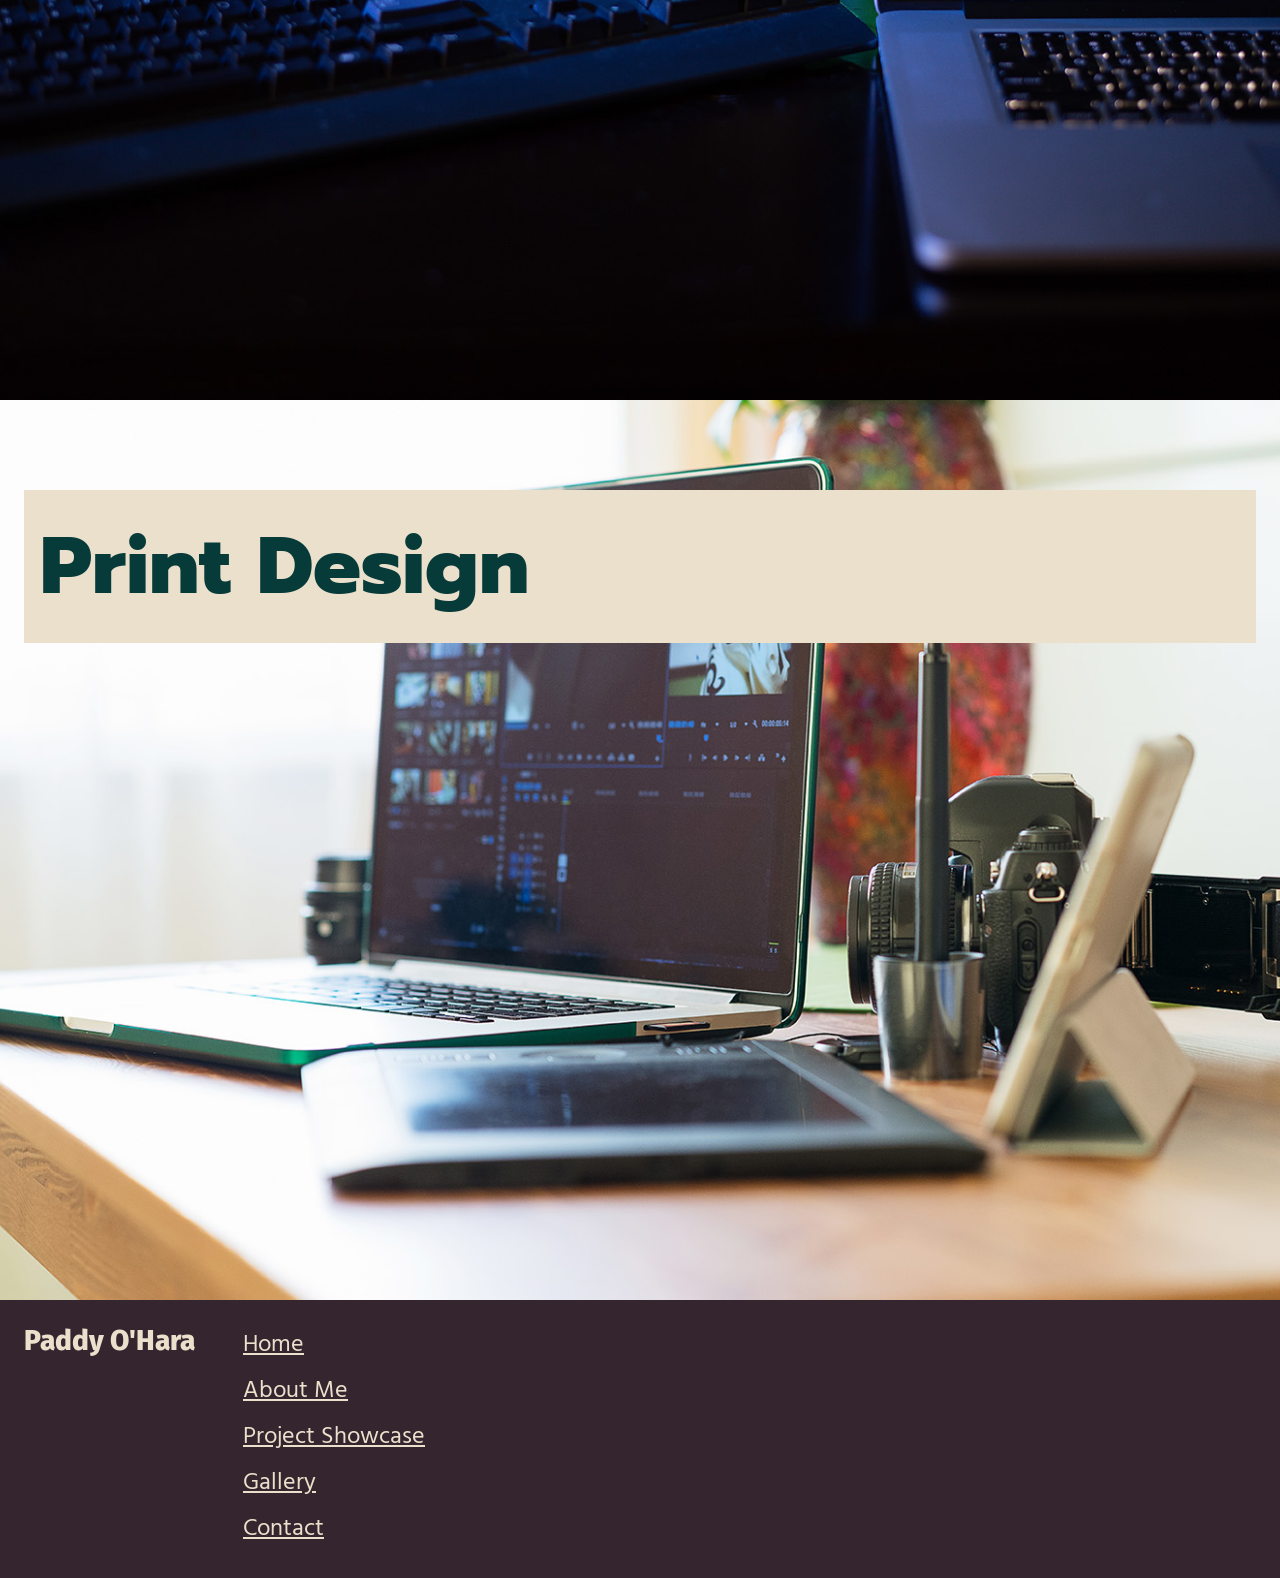
==== commit e37dae99: "Updates to background icons" ====
--- a/index.html
+++ b/index.html
@@ -19,17 +19,17 @@
 <nav id="mainNavMenu"> <button type="button" onClick="closeNav()" id="menu-close-icon" aria-label="Close menu"><i class="fa-solid fa-times fa-3x" ></i></button>
   <h1>Menu</h1>
 	<ul>
-    <li>Home</li>
-    <li>About Me</li>
-    <li>Project Showcase</li>
-    <li>Gallery</li>
-    <li>Contact</li>
+    <li><a href="index.html">Home</a></li>
+    <li><a href="about.html">About Me</a></li>
+    <li><a href="showcase.html">Project Showcase</a></li>
+    <li><a href="gallery.html">Gallery</a></li>
+    <li><a href="contact.html">Contact</a></li>
   </ul>
 </nav>
-<header><button type="button" onclick="openNav()" id="main-menu-icon" aria-label="Open menu"><i class="fa-solid fa-bars fa-3x" ></i></button>
+<header class="background-icons full-height"><button type="button" onclick="openNav()" id="main-menu-icon" aria-label="Open menu"><i class="fa-solid fa-bars fa-3x" ></i></button>
   <h1 class="hero scroll-in-right animated">Paddy O'Hara</h1>
 	<i class="fa-solid fa-arrow-down fa-3x"></i>
-	<div class="background-icons"></div>
+<!--	<div class="background-icons"></div>-->
   </header>
 <main>
   <section class="image-section" id="videography">
@@ -49,11 +49,11 @@
   <h3>Paddy O'Hara</h3>
   <nav>
     <ul>
-      <li>Home</li>
-      <li>About Me</li>
-      <li>Project Showcase</li>
-      <li>Gallery</li>
-      <li>Contact</li>
+      <li><a href="index.html">Home</a></li>
+    <li><a href="about.html">About Me</a></li>
+    <li><a href="showcase.html">Project Showcase</a></li>
+    <li><a href="gallery.html">Gallery</a></li>
+    <li><a href="contact.html">Contact</a></li>
     </ul>
   </nav>
 </footer>
--- a/main.css
+++ b/main.css
@@ -1,184 +1,277 @@
-/* CSS Document */ :root {
-    --main-color: #073b3a;
-    --main-bg-color: #eae0cc;
-    --main-text-color: #34252f;
-	--main-accent-color: #519872;
-    --alt-bg-color: #34252f;
-    --alt-text-color: #eae0cc;
-	--alt-accent-color: #fe5d26;
-    --light-text-color: #eae0cc;
-    --dark-text-color: #34252f;
+/* CSS Document */
+:root {
+  --main-color: #073b3a;
+  --main-bg-color: #eae0cc;
+  --main-text-color: #34252f;
+  --main-accent-color: #519872;
+  --alt-bg-color: #34252f;
+  --alt-text-color: #eae0cc;
+  --alt-accent-color: #fe5d26;
+  --light-text-color: #eae0cc;
+  --dark-text-color: #34252f;
 }
 @media (prefers-color-scheme: dark) {
-    :root {
-        --main-color: #fe5d26;
-        --main-bg-color: #34252f;
-        --main-text-color: #eae0cc;
-        --alt-bg-color: #eae0cc;
-        --alt-text-color: #34252f;
-		--alt-accent-color: #eae0cc;
-    }
+  :root {
+    --main-color: #fe5d26;
+    --main-bg-color: #34252f;
+    --main-text-color: #eae0cc;
+    --alt-bg-color: #eae0cc;
+    --alt-text-color: #34252f;
+    --alt-accent-color: #eae0cc;
+  }
 }
 /* Default options */
 * {
-    -webkit-box-sizing: border-box;
-    -moz-box-sizing: border-box;
-    box-sizing: border-box;
+  -webkit-box-sizing: border-box;
+  -moz-box-sizing: border-box;
+  box-sizing: border-box;
 }
 a {
-    color: var(--main-text-color);
+  color: var(--main-text-color);
 }
 a:hover {
-    color: hsl(from var(--main-text-color) h s calc(l + 20));
+  color: hsl(from var(--main-text-color) h s calc(l + 20));
+}
+footer nav a {
+	color: var(--main-bg-color);
+}
+footer nav a:hover {
+	color: hsl(from var(--main-bg-color) h s calc(l + 20));
 }
 button {
-background-color: var(--main-bg-color);
-	border: 1px solid var(--main-color);
-	color: var(--main-text-color);
-	border-radius: .5em;
+  background-color: var(--main-bg-color);
+  border: 1px solid var(--main-color);
+  color: var(--main-text-color);
+  border-radius: 0.5em;
 }
 button:hover {
-	color: hsl(from var(--main-text-color) h s calc(l + 20));
-	cursor: pointer;
+  color: hsl(from var(--main-text-color) h s calc(l + 20));
+  cursor: pointer;
 }
 html {
-    overflow-x: hidden;
-    font-size: 24px;
+  overflow-x: hidden;
+  font-size: 24px;
 }
 body {
-    background-color: var(--main-bg-color);
-    color: var(--main-text-color);
-    font-family: "Hind Guntur", sans-serif;
-    font-size: 1rem;
-    padding: 0;
-    margin: 0;
-    overflow-x: hidden;
+  background-color: var(--main-bg-color);
+  color: var(--main-text-color);
+  font-family: "Hind Guntur", sans-serif;
+  font-size: 1rem;
+  padding: 0;
+  margin: 0;
+	max-width: 100vw;
+/*  overflow-x: hidden;*/
 }
 h1 {
-    font-family: "Prompt", sans-serif;
-    font-weight: 800;
-    font-size: clamp(2rem, calc(5vw + 1rem), 80px);
-    color: var(--main-color);
+  font-family: "Prompt", sans-serif;
+  font-weight: 800;
+  font-size: clamp(2rem, calc(5vw + 1rem), 80px);
+  color: var(--main-color);
 }
 h1.hero {
-    font-size: clamp(2rem, calc(10vw + 1rem), 200px);
-}
-h2, h3, h4, h5, h6 {
-    font-family: "Fira Sans", sans-serif;
-    font-weight: 800;
-    color: var(--main-color);
+  font-size: clamp(2rem, calc(10vw + 1rem), 200px);
+	position:sticky;
+	top: 0;
+}
+h2,
+h3,
+h4,
+h5,
+h6 {
+  font-family: "Fira Sans", sans-serif;
+  font-weight: 800;
+  color: var(--main-color);
 }
 h2 {
-    font-size: clamp(2rem, calc(5vw + 1rem), 42px);
+  font-size: clamp(2rem, calc(5vw + 1rem), 42px);
 }
 header {
-    display: flex;
-	flex-direction: column;
-	justify-content: space-between;
-    padding: 1em;
-    min-height: 100vh;
+  display: flex;
+  flex-direction: column;
+  justify-content: space-between;
+  padding: 1em;
+/*  min-height: 50vh;*/
+}
+section {
+  padding: 1em;
+}
+figure {
+  margin: 0;
+}
+img {
+  max-width: 100%;
+  height: auto;
 }
 footer {
-    padding: 1em;
-    margin: 0;
-    background-color: var(--alt-bg-color);
-    color: var(--alt-text-color);
-    display: flex;
-    align-items: flex-start;
-    gap: 2em;
-    position: relative;
-    bottom: 0;
+  padding: 1em;
+  margin: 0;
+  background-color: var(--alt-bg-color);
+  color: var(--alt-text-color);
+  display: flex;
+  align-items: flex-start;
+  gap: 2em;
+  position: relative;
+  bottom: 0;
 }
 footer h3 {
-    color: inherit;
-    padding: 0;
-    margin: 0;
+  color: inherit;
+  padding: 0;
+  margin: 0;
 }
 footer nav ul {
-    list-style: none;
-    padding: 0;
-    margin: 0;
+  list-style: none;
+  padding: 0;
+  margin: 0;
 }
 #main-menu-icon {
-    position: fixed;
-    top: 1em;
-    right: 1em;
+  position: fixed;
+  top: 1em;
+  right: 1em;
+	z-index: 1;
 }
 /* specific options */
 section.image-section {
-    min-height: 100vh;
-    padding: 1em;
-    background-size: cover;
-    background-position: center;
+  min-height: 100vh;
+  padding: 1em;
+  background-size: cover;
+  background-position: center;
 }
 section.image-section h1 {
-    color: var(--main-color);
-	background-color: var(--main-bg-color);
-	padding: .2em;
-    /*    mix-blend-mode: exclusion;*/
+  color: var(--main-color);
+  background-color: var(--main-bg-color);
+  padding: 0.2em;
+  /*    mix-blend-mode: exclusion;*/
 }
 .scroll-in-right {
-    animation: scroll-in-right 5s ease;
-    animation-play-state: paused;
+  animation: scroll-in-right 5s ease;
+  animation-play-state: paused;
 }
 .animated {
-    animation-play-state: running;
+  animation-play-state: running;
 }
 section#photography {
-    background-image: url("assets/images/camera-on-desk-large.jpg");
+  background-image: url("assets/images/camera-on-desk-large.jpg");
 }
 section#videography {
-    background-image: url("assets/images/videographer-cmaera-large.jpg");
+  background-image: url("assets/images/videographer-cmaera-large.jpg");
 }
 section#webdesign {
-    background-image: url("assets/images/developer-desktop-large.jpg");
+  background-image: url("assets/images/developer-desktop-large.jpg");
 }
 section#printdesign {
-    background-image: url("assets/images/photographer-desktop-large.jpg");
+  background-image: url("assets/images/photographer-desktop-large.jpg");
+}
+.call-to-action {
+  width: 50%;
+  margin-left: auto;
+  margin-right: auto;
+  margin-bottom: 1rem;
+}
+.call-to-action-button {
+  display: block;
+  width: stretch;
+  background-color: var(--alt-accent-color);
+  text-align: center;
+  border-radius: 0.5em;
+  padding: 1em;
+  color: var(--alt-text-color);
+}
+.gallery {
+  display: flex;
+  flex-wrap: wrap;
+  gap: 1em;
+  width: 95%;
+  margin-inline: auto;
+}
+.full-height {
+	min-height: 100vh;
+}
+.hide {
+	content-visibility: hidden;
 }
 /* animation keyframes */
 @keyframes scroll-in-right {
-    from {
-        transform: translateX(100%);
-    }
-    to {
-        transform: translateX(0);
-    }
+  from {
+    transform: translateX(100%);
+  }
+  to {
+    transform: translateX(0);
+  }
 }
 /* main nav menu styles */
 #mainNavMenu {
-    width: 0;
-    height: 100vh;
-    position: fixed;
-    z-index: 1;
-    top: 0;
-    right: 0;
-    background-color: var(--main-bg-color);
-    transition: .5s;
-    border: 1px solid var(--alt-bg-color);
+  width: 0;
+  height: 100vh;
+  position: fixed;
+  z-index: 2;
+  top: 0;
+  right: 0;
+  background-color: var(--main-bg-color);
+  transition: 0.5s;
+  border: 1px solid var(--alt-bg-color);
 }
 #mainNavMenu ul {
-    list-style: none;
-	padding-inline-start: 1rem;
+  list-style: none;
+  padding-inline-start: 1rem;
 }
 #mainNavMenu h1 {
-	padding-inline-start: 1rem;
+  padding-inline-start: 1rem;
 }
 #menu-close-icon {
-    margin: 1em;
+  margin: 1em;
 }
 #mainNavMenu.menu-open {
-    width: 100%;
+  width: 100%;
 }
 @media screen and (min-width: 992px) {
-    #mainNavMenu.menu-open {
-        width: 25%;
-    }
+  #mainNavMenu.menu-open {
+    width: 25%;
+  }
+
+  .project-showcase-project {
+    display: grid;
+    grid: auto / 1fr 1fr;
+    gap: 1em;
+  }
 }
 /* background icons for site */
 .background-icons {
-	position: absolute;
-	z-index: -1;
+  position: relative;
+/*  z-index: -1;*/
+  width: 100%;
+/*  height: 100vh;*/
+}
+/* forms */
+
+form {
+	width: 50%;
+	margin-left: auto;
+	margin-right: auto;
+}
+.form-control {
+	display: grid;
+	gap: 1em;
+	padding: .5em;
+	grid: auto / 1fr 2fr;
+}
+textarea {
+	resize: none;
+}
+.form-control label {
+	width: 30%;
+	align-content: center;
+}
+.form-control input {
 	width: 100%;
-	height: 100vh;
-}
+	height: 1.5rem;
+}
+
+.form-control.full-width {
+	grid: auto / auto;
+}
+
+.form-control button {
+	font-size: inherit;
+	border: none;
+	text-decoration: underline;
+}
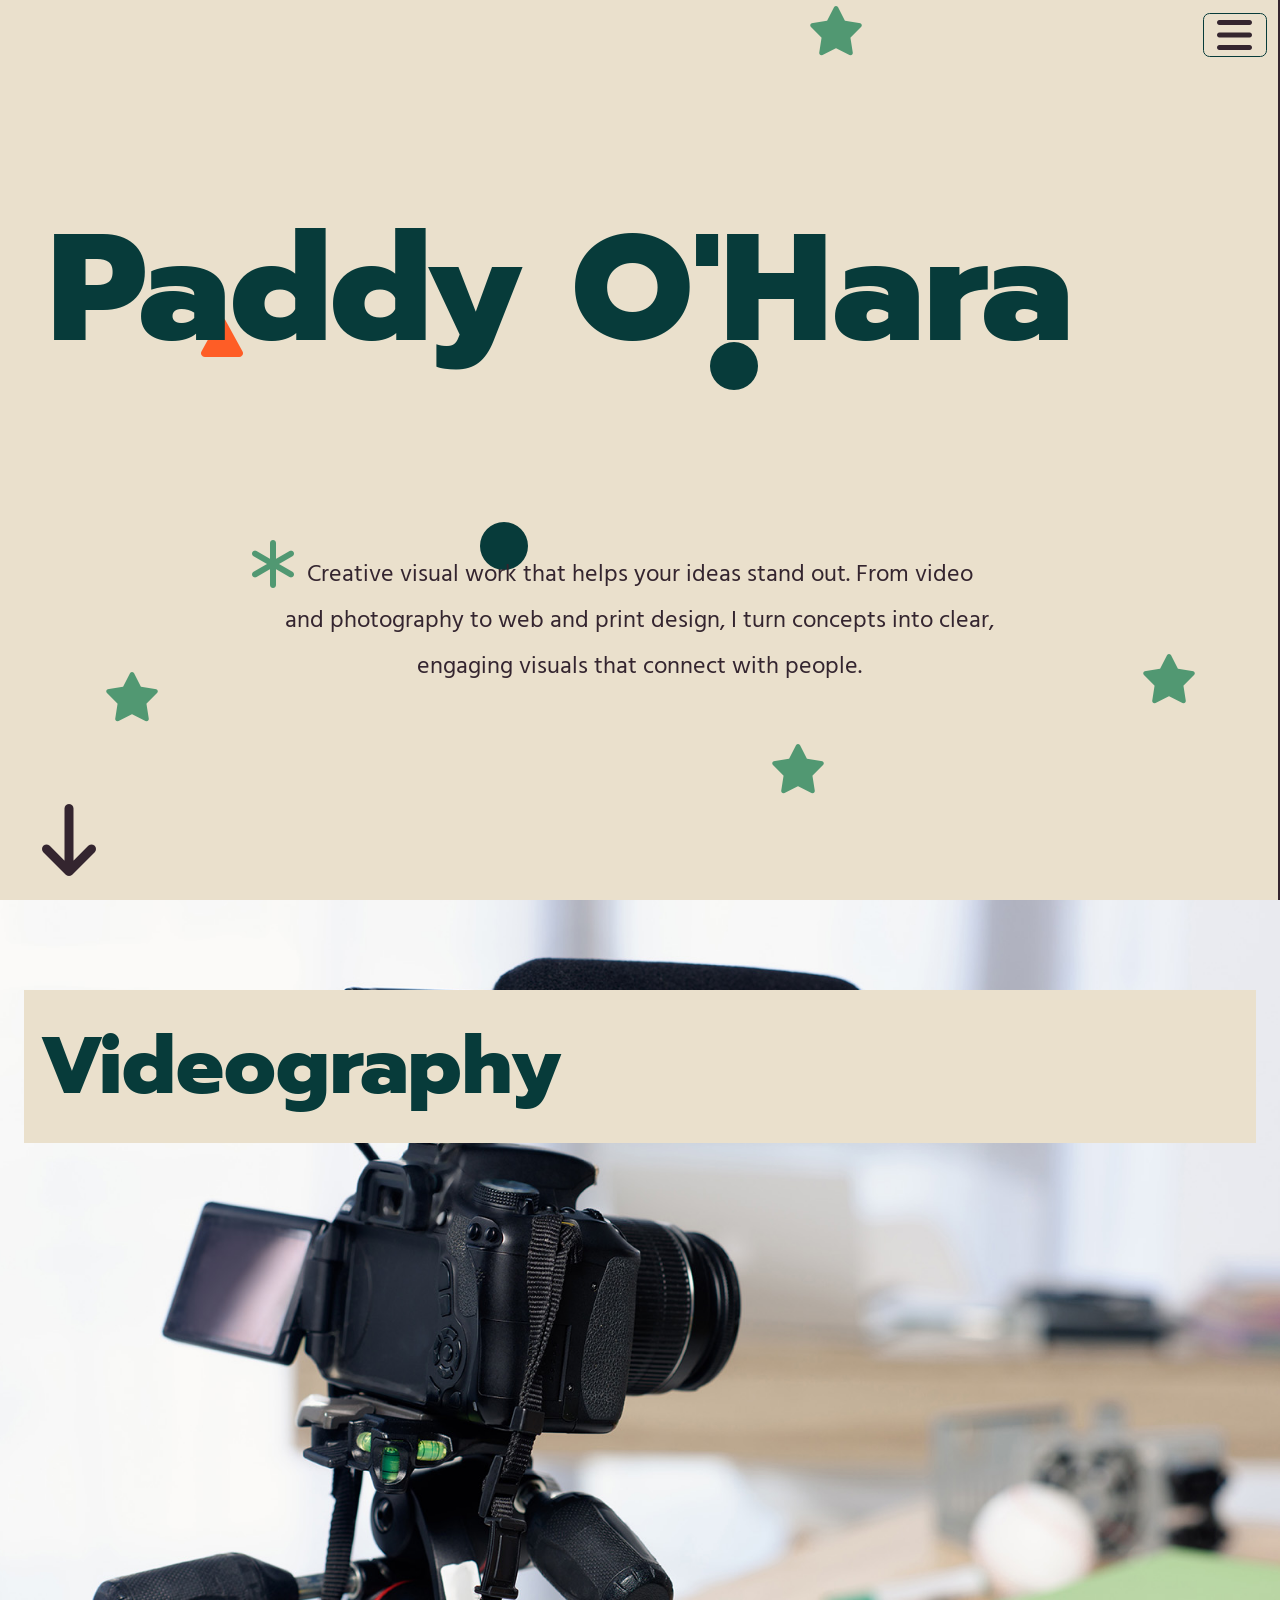
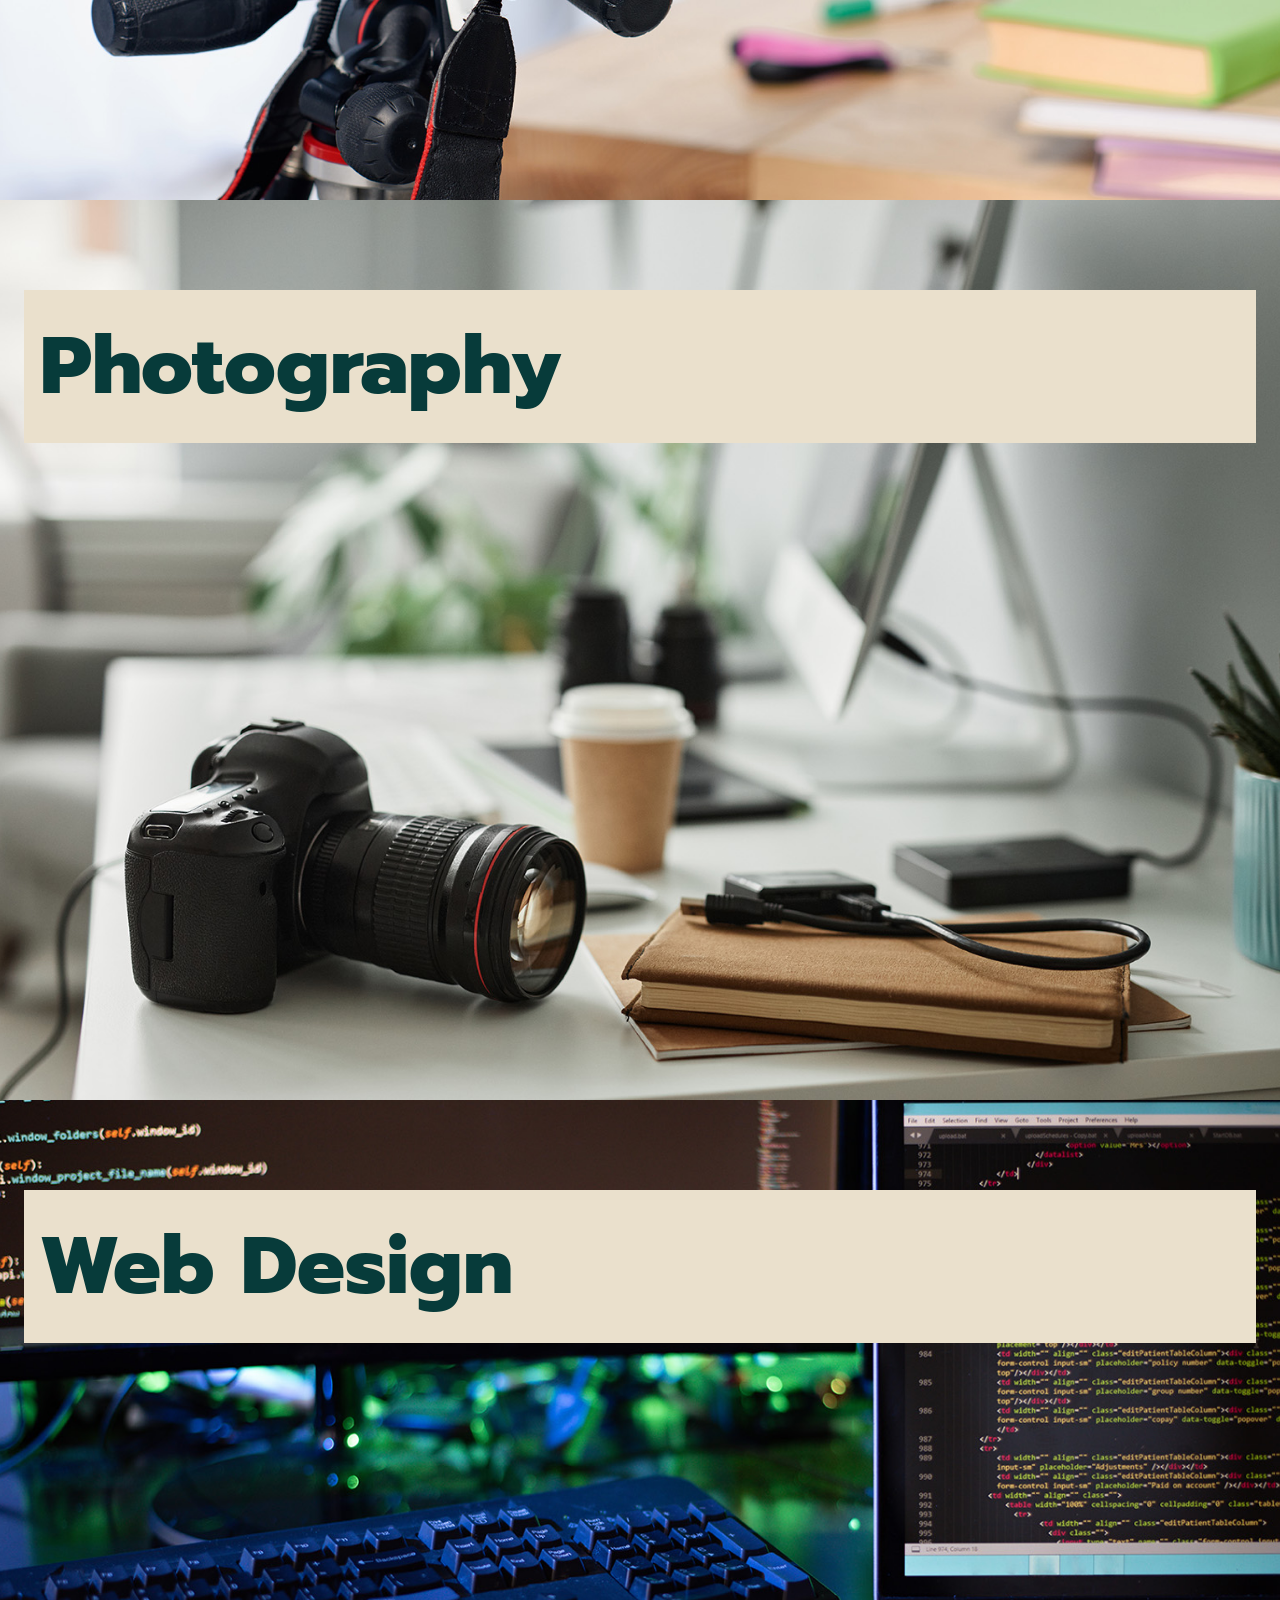
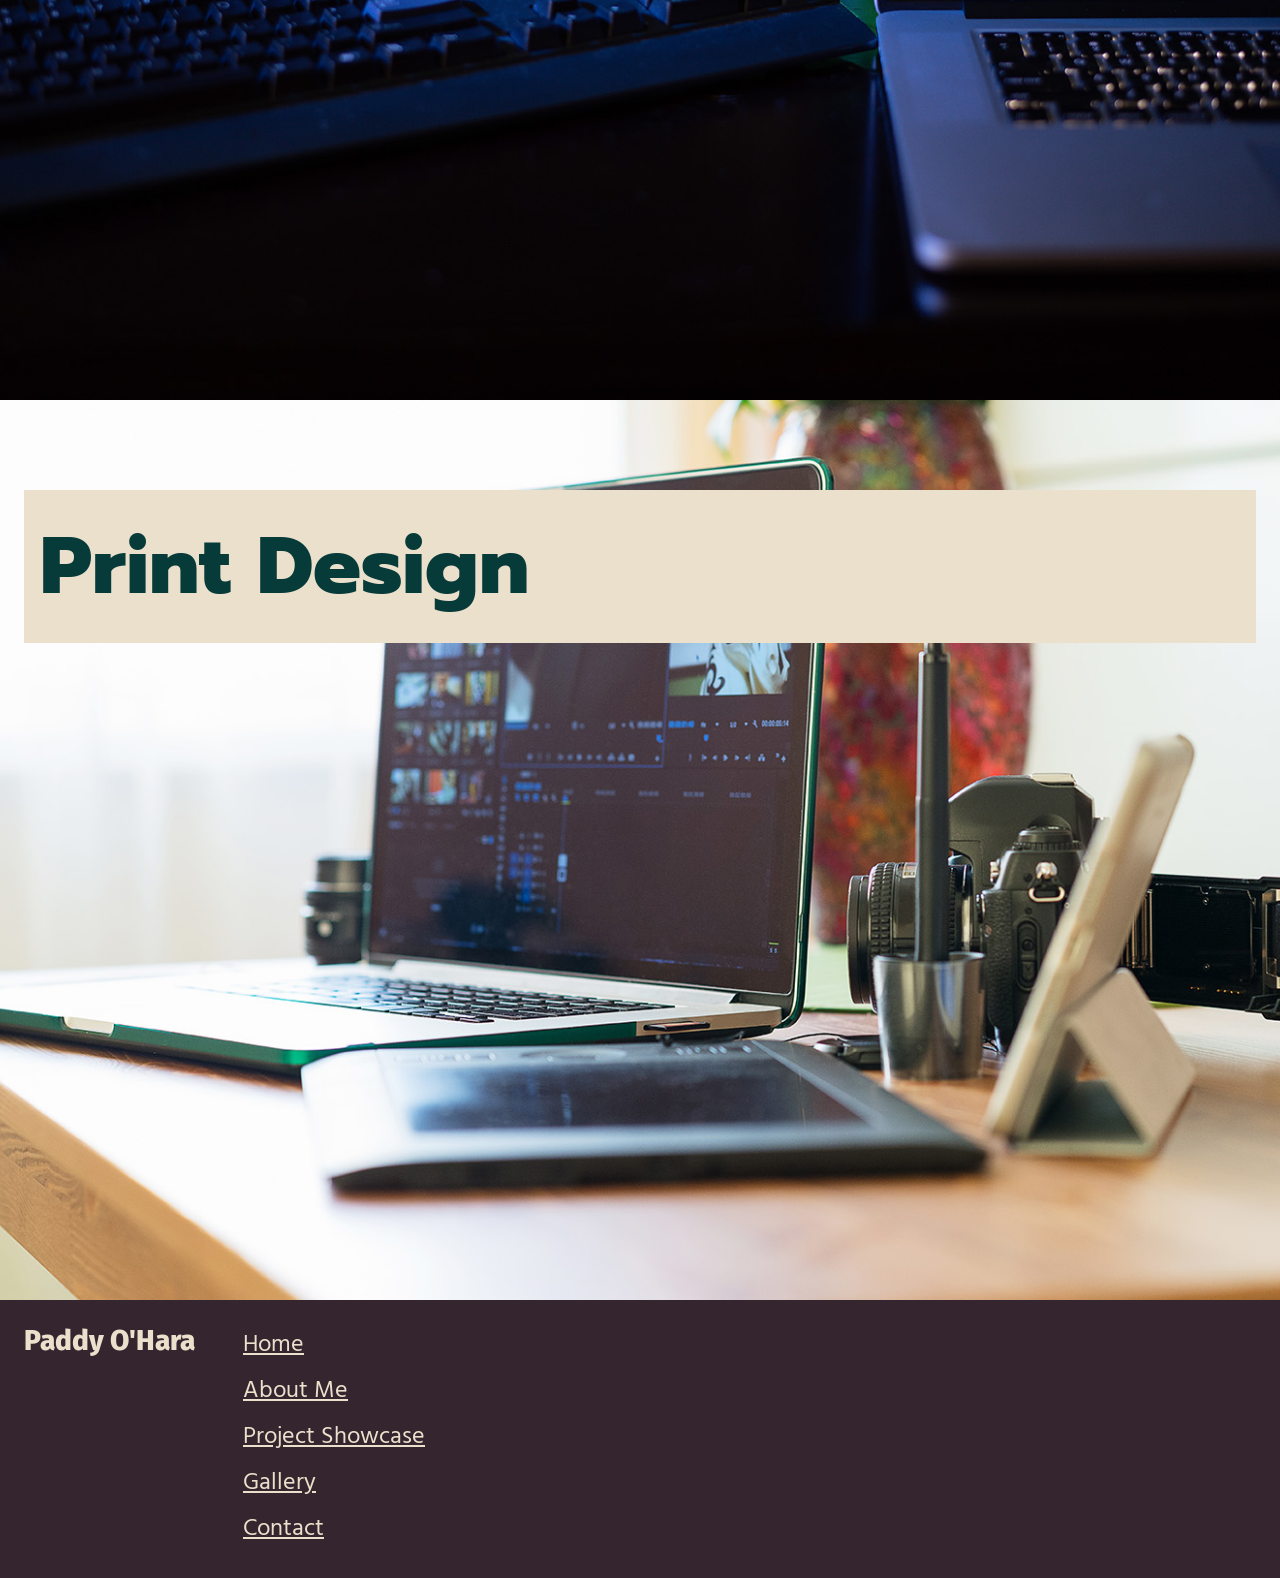
==== commit 14258c92: "Added learning hub video" ====
--- a/index.html
+++ b/index.html
@@ -27,7 +27,8 @@
   </ul>
 </nav>
 <header class="background-icons full-height"><button type="button" onclick="openNav()" id="main-menu-icon" aria-label="Open menu"><i class="fa-solid fa-bars fa-3x" ></i></button>
-  <h1 class="hero scroll-in-right animated">Paddy O'Hara</h1>
+  <section class="hero-section"><h1 class="hero scroll-in-right animated">Paddy O'Hara</h1>
+	<p class="main-page-blurb">Creative visual work that helps your ideas stand out. From video and photography to web and print design, I turn concepts into clear, engaging visuals that connect with people.</p></section>
 	<i class="fa-solid fa-arrow-down fa-3x"></i>
 <!--	<div class="background-icons"></div>-->
   </header>
--- a/main.css
+++ b/main.css
@@ -1,277 +1,300 @@
-/* CSS Document */
-:root {
-  --main-color: #073b3a;
-  --main-bg-color: #eae0cc;
-  --main-text-color: #34252f;
-  --main-accent-color: #519872;
-  --alt-bg-color: #34252f;
-  --alt-text-color: #eae0cc;
-  --alt-accent-color: #fe5d26;
-  --light-text-color: #eae0cc;
-  --dark-text-color: #34252f;
+/* CSS Document */ :root {
+    --main-color: #073b3a;
+    --main-bg-color: #eae0cc;
+    --main-text-color: #34252f;
+    --main-accent-color: #519872;
+    --alt-bg-color: #34252f;
+    --alt-text-color: #eae0cc;
+    --alt-accent-color: #fe5d26;
+    --light-text-color: #eae0cc;
+    --dark-text-color: #34252f;
 }
 @media (prefers-color-scheme: dark) {
-  :root {
-    --main-color: #fe5d26;
-    --main-bg-color: #34252f;
-    --main-text-color: #eae0cc;
-    --alt-bg-color: #eae0cc;
-    --alt-text-color: #34252f;
-    --alt-accent-color: #eae0cc;
-  }
+    :root {
+        --main-color: #fe5d26;
+        --main-bg-color: #34252f;
+        --main-text-color: #eae0cc;
+        --alt-bg-color: #eae0cc;
+        --alt-text-color: #34252f;
+        --alt-accent-color: #eae0cc;
+    }
 }
 /* Default options */
 * {
-  -webkit-box-sizing: border-box;
-  -moz-box-sizing: border-box;
-  box-sizing: border-box;
+    -webkit-box-sizing: border-box;
+    -moz-box-sizing: border-box;
+    box-sizing: border-box;
 }
 a {
-  color: var(--main-text-color);
+    color: var(--main-text-color);
 }
 a:hover {
-  color: hsl(from var(--main-text-color) h s calc(l + 20));
+    color: hsl(from var(--main-text-color) h s calc(l + 20));
 }
 footer nav a {
-	color: var(--main-bg-color);
+    color: var(--main-bg-color);
 }
 footer nav a:hover {
-	color: hsl(from var(--main-bg-color) h s calc(l + 20));
+    color: hsl(from var(--main-bg-color) h s calc(l + 20));
 }
 button {
-  background-color: var(--main-bg-color);
-  border: 1px solid var(--main-color);
-  color: var(--main-text-color);
-  border-radius: 0.5em;
+    background-color: var(--main-bg-color);
+    border: 1px solid var(--main-color);
+    color: var(--main-text-color);
+    border-radius: 0.5em;
 }
 button:hover {
-  color: hsl(from var(--main-text-color) h s calc(l + 20));
-  cursor: pointer;
+    color: hsl(from var(--main-text-color) h s calc(l + 20));
+    cursor: pointer;
 }
 html {
-  overflow-x: hidden;
-  font-size: 24px;
+    overflow-x: hidden;
+    font-size: 24px;
 }
 body {
-  background-color: var(--main-bg-color);
-  color: var(--main-text-color);
-  font-family: "Hind Guntur", sans-serif;
-  font-size: 1rem;
-  padding: 0;
-  margin: 0;
-	max-width: 100vw;
-/*  overflow-x: hidden;*/
+    background-color: var(--main-bg-color);
+    color: var(--main-text-color);
+    font-family: "Hind Guntur", sans-serif;
+    font-size: 1rem;
+    padding: 0;
+    margin: 0;
+    max-width: 100vw;
+    /*  overflow-x: hidden;*/
 }
 h1 {
-  font-family: "Prompt", sans-serif;
-  font-weight: 800;
-  font-size: clamp(2rem, calc(5vw + 1rem), 80px);
-  color: var(--main-color);
+    font-family: "Prompt", sans-serif;
+    font-weight: 800;
+    font-size: clamp(2rem, calc(5vw + 1rem), 80px);
+    color: var(--main-color);
 }
 h1.hero {
-  font-size: clamp(2rem, calc(10vw + 1rem), 200px);
-	position:sticky;
-	top: 0;
-}
-h2,
-h3,
-h4,
-h5,
-h6 {
-  font-family: "Fira Sans", sans-serif;
-  font-weight: 800;
-  color: var(--main-color);
+    font-size: clamp(2rem, calc(10vw + 1rem), 200px);
+    position: sticky;
+    top: 0;
+}
+h2, h3, h4, h5, h6 {
+    font-family: "Fira Sans", sans-serif;
+    font-weight: 800;
+    color: var(--main-color);
 }
 h2 {
-  font-size: clamp(2rem, calc(5vw + 1rem), 42px);
+    font-size: clamp(2rem, calc(5vw + 1rem), 42px);
 }
 header {
-  display: flex;
-  flex-direction: column;
-  justify-content: space-between;
-  padding: 1em;
-/*  min-height: 50vh;*/
+    display: flex;
+    flex-direction: column;
+    justify-content: space-between;
+    padding: 1em;
 }
 section {
-  padding: 1em;
+    padding: 1em;
+}
+p.main-page-blurb {
+    text-align: center;
+    width: 60%;
+    align-self: center;
+	position: sticky;
+	top:0;
+}
+section.hero-section {
+	position: sticky;
+	top:0;
+display: flex;
+	flex-direction: column;
+}
+img, video {
+    max-width: 100%;
+    height: auto;
+}
+video.horizontal-video {
+    display: none;
 }
 figure {
-  margin: 0;
-}
-img {
-  max-width: 100%;
-  height: auto;
+    margin: 0;
+    width: min-content;
+}
+figure img {
+    max-width: none
 }
 footer {
-  padding: 1em;
-  margin: 0;
-  background-color: var(--alt-bg-color);
-  color: var(--alt-text-color);
-  display: flex;
-  align-items: flex-start;
-  gap: 2em;
-  position: relative;
-  bottom: 0;
+    padding: 1em;
+    margin: 0;
+    background-color: var(--alt-bg-color);
+    color: var(--alt-text-color);
+    display: flex;
+    align-items: flex-start;
+    gap: 2em;
+    position: relative;
+    bottom: 0;
 }
 footer h3 {
-  color: inherit;
-  padding: 0;
-  margin: 0;
+    color: inherit;
+    padding: 0;
+    margin: 0;
 }
 footer nav ul {
-  list-style: none;
-  padding: 0;
-  margin: 0;
+    list-style: none;
+    padding: 0;
+    margin: 0;
 }
 #main-menu-icon {
-  position: fixed;
-  top: 1em;
-  right: 1em;
-	z-index: 1;
+    position: fixed;
+    top: 1em;
+    right: 1em;
+    z-index: 1;
 }
 /* specific options */
 section.image-section {
-  min-height: 100vh;
-  padding: 1em;
-  background-size: cover;
-  background-position: center;
+    min-height: 100vh;
+    padding: 1em;
+    background-size: cover;
+    background-position: center;
 }
 section.image-section h1 {
-  color: var(--main-color);
-  background-color: var(--main-bg-color);
-  padding: 0.2em;
-  /*    mix-blend-mode: exclusion;*/
+    color: var(--main-color);
+    background-color: var(--main-bg-color);
+    padding: 0.2em;
+    /*    mix-blend-mode: exclusion;*/
 }
 .scroll-in-right {
-  animation: scroll-in-right 5s ease;
-  animation-play-state: paused;
+    animation: scroll-in-right 5s ease;
+    animation-play-state: paused;
 }
 .animated {
-  animation-play-state: running;
+    animation-play-state: running;
 }
 section#photography {
-  background-image: url("assets/images/camera-on-desk-large.jpg");
+    background-image: url("assets/images/main/camera-on-desk-large.jpg");
 }
 section#videography {
-  background-image: url("assets/images/videographer-cmaera-large.jpg");
+    background-image: url("assets/images/main/videographer-camera-large.jpg");
 }
 section#webdesign {
-  background-image: url("assets/images/developer-desktop-large.jpg");
+    background-image: url("assets/images/main/developer-desktop-large.jpg");
 }
 section#printdesign {
-  background-image: url("assets/images/photographer-desktop-large.jpg");
+    background-image: url("assets/images/main/photographer-desktop-large.jpg");
 }
 .call-to-action {
-  width: 50%;
-  margin-left: auto;
-  margin-right: auto;
-  margin-bottom: 1rem;
+    width: 50%;
+    margin-left: auto;
+    margin-right: auto;
+    margin-bottom: 1rem;
 }
 .call-to-action-button {
-  display: block;
-  width: stretch;
-  background-color: var(--alt-accent-color);
-  text-align: center;
-  border-radius: 0.5em;
-  padding: 1em;
-  color: var(--alt-text-color);
+    display: block;
+    width: stretch;
+    background-color: var(--alt-accent-color);
+    text-align: center;
+    border-radius: 0.5em;
+    padding: 1em;
+    color: var(--alt-text-color);
 }
 .gallery {
-  display: flex;
-  flex-wrap: wrap;
-  gap: 1em;
-  width: 95%;
-  margin-inline: auto;
+    display: flex;
+    flex-wrap: wrap;
+    gap: 1em;
+    width: 95%;
+    margin-inline: auto;
+    justify-content: center;
 }
 .full-height {
-	min-height: 100vh;
+    min-height: 100vh;
 }
 .hide {
-	content-visibility: hidden;
+    content-visibility: hidden;
 }
 /* animation keyframes */
 @keyframes scroll-in-right {
-  from {
-    transform: translateX(100%);
-  }
-  to {
-    transform: translateX(0);
-  }
+    from {
+        transform: translateX(100%);
+    }
+    to {
+        transform: translateX(0);
+    }
+}
+/* forms */
+form {
+    width: 90%;
+    margin-left: auto;
+    margin-right: auto;
+}
+.form-control {
+    display: grid;
+    gap: 1em;
+    padding: .5em;
+    grid: auto / auto;
+}
+textarea {
+    resize: none;
+}
+.form-control label {
+    width: 30%;
+    align-content: center;
+}
+.form-control input {
+    width: 100%;
+    height: 1.5rem;
+}
+.form-control.full-width {
+    grid: auto / auto;
+}
+.form-control button {
+    font-size: inherit;
+    border: none;
+    text-decoration: underline;
 }
 /* main nav menu styles */
 #mainNavMenu {
-  width: 0;
-  height: 100vh;
-  position: fixed;
-  z-index: 2;
-  top: 0;
-  right: 0;
-  background-color: var(--main-bg-color);
-  transition: 0.5s;
-  border: 1px solid var(--alt-bg-color);
+    width: 0;
+    height: 100vh;
+    position: fixed;
+    z-index: 2;
+    top: 0;
+    right: 0;
+    background-color: var(--main-bg-color);
+    transition: 0.5s;
+    border: 1px solid var(--alt-bg-color);
 }
 #mainNavMenu ul {
-  list-style: none;
-  padding-inline-start: 1rem;
+    list-style: none;
+    padding-inline-start: 1rem;
 }
 #mainNavMenu h1 {
-  padding-inline-start: 1rem;
+    padding-inline-start: 1rem;
 }
 #menu-close-icon {
-  margin: 1em;
+    margin: 1em;
 }
 #mainNavMenu.menu-open {
-  width: 100%;
+    width: 100%;
 }
 @media screen and (min-width: 992px) {
-  #mainNavMenu.menu-open {
-    width: 25%;
-  }
-
-  .project-showcase-project {
-    display: grid;
-    grid: auto / 1fr 1fr;
-    gap: 1em;
-  }
+    #mainNavMenu.menu-open {
+        width: 25%;
+    }
+    .project-showcase-project {
+        display: grid;
+        grid: auto / 1fr 1fr;
+        gap: 1em;
+    }
+    .form-control {
+        grid: auto / 1fr 2fr;
+    }
+    form {
+        width: 50%;
+    }
+    video.horizontal-video {
+        display: block;
+    }
+    video.vertical-video {
+        display: none;
+    }
 }
 /* background icons for site */
 .background-icons {
-  position: relative;
-/*  z-index: -1;*/
-  width: 100%;
-/*  height: 100vh;*/
-}
-/* forms */
-
-form {
-	width: 50%;
-	margin-left: auto;
-	margin-right: auto;
-}
-.form-control {
-	display: grid;
-	gap: 1em;
-	padding: .5em;
-	grid: auto / 1fr 2fr;
-}
-textarea {
-	resize: none;
-}
-.form-control label {
-	width: 30%;
-	align-content: center;
-}
-.form-control input {
-	width: 100%;
-	height: 1.5rem;
-}
-
-.form-control.full-width {
-	grid: auto / auto;
-}
-
-.form-control button {
-	font-size: inherit;
-	border: none;
-	text-decoration: underline;
-}
+    position: relative;
+    /*  z-index: -1;*/
+    width: 100%;
+    /*  height: 100vh;*/
+}
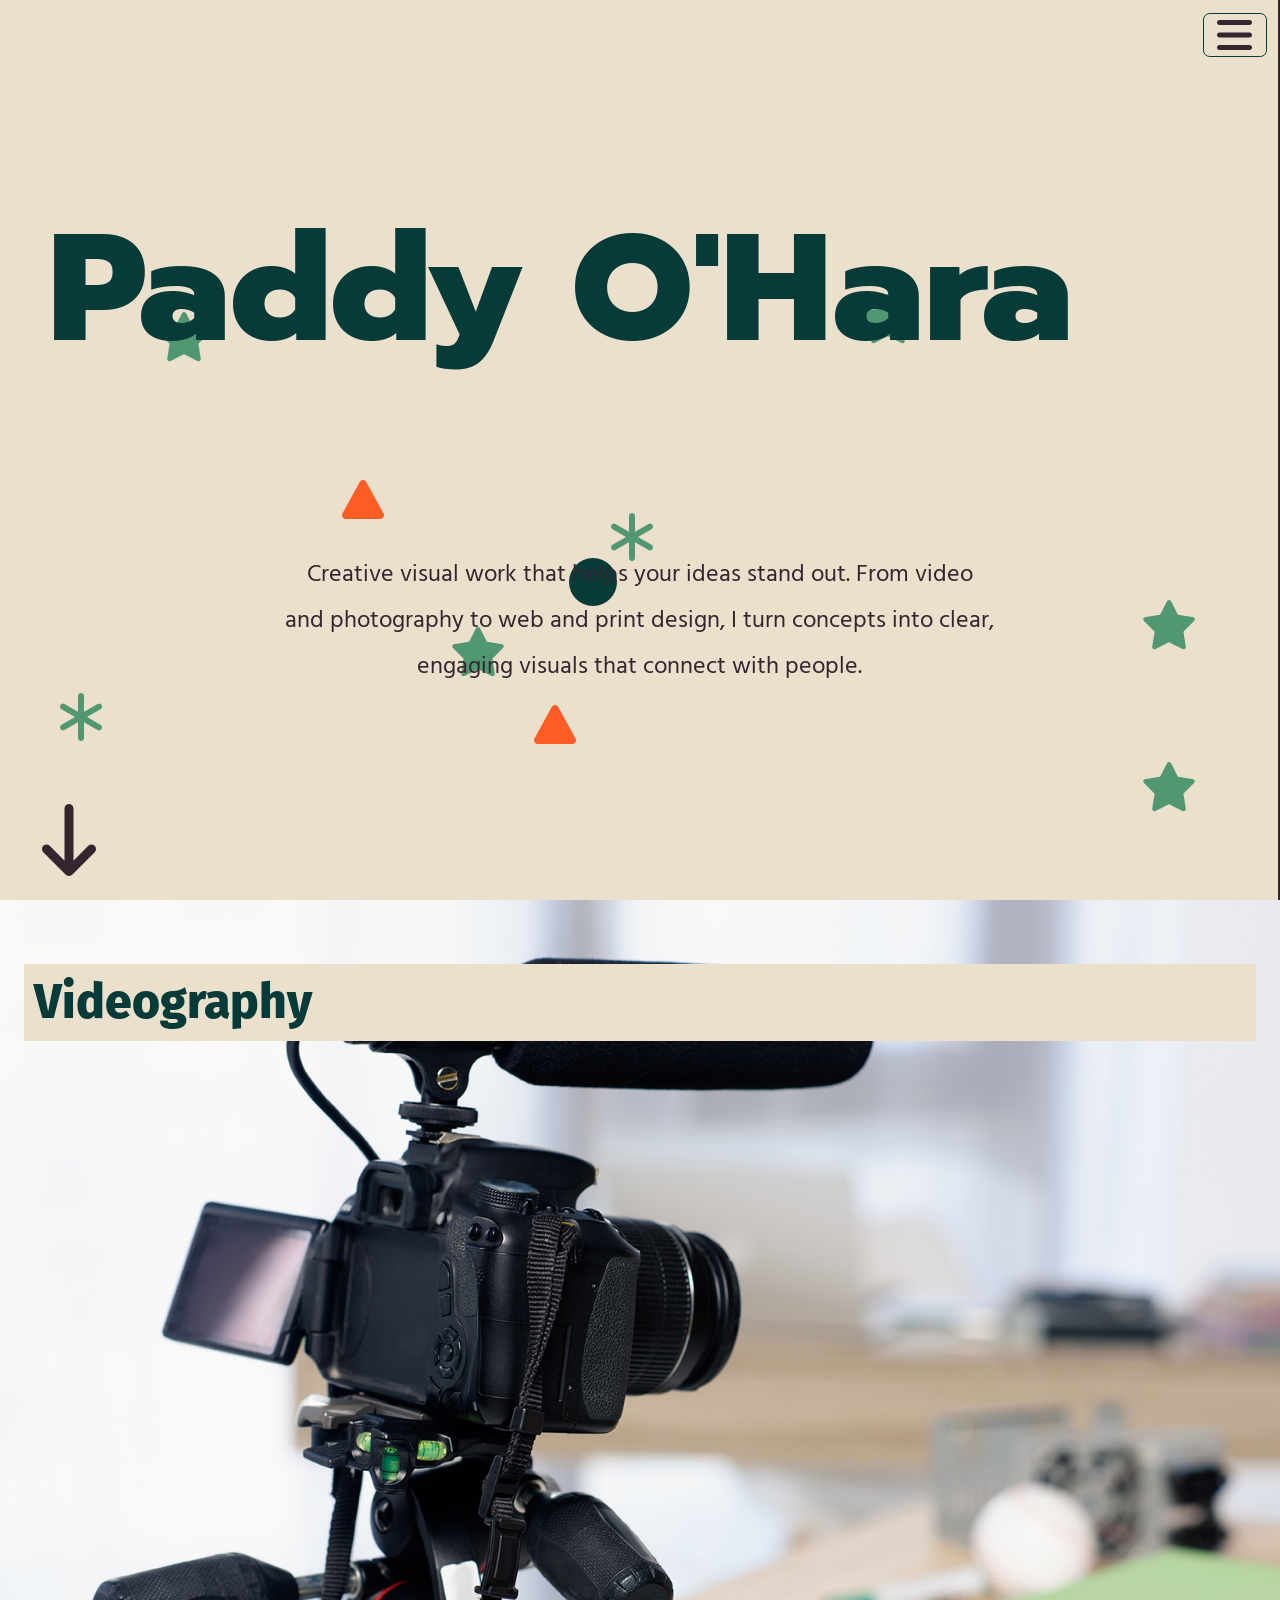
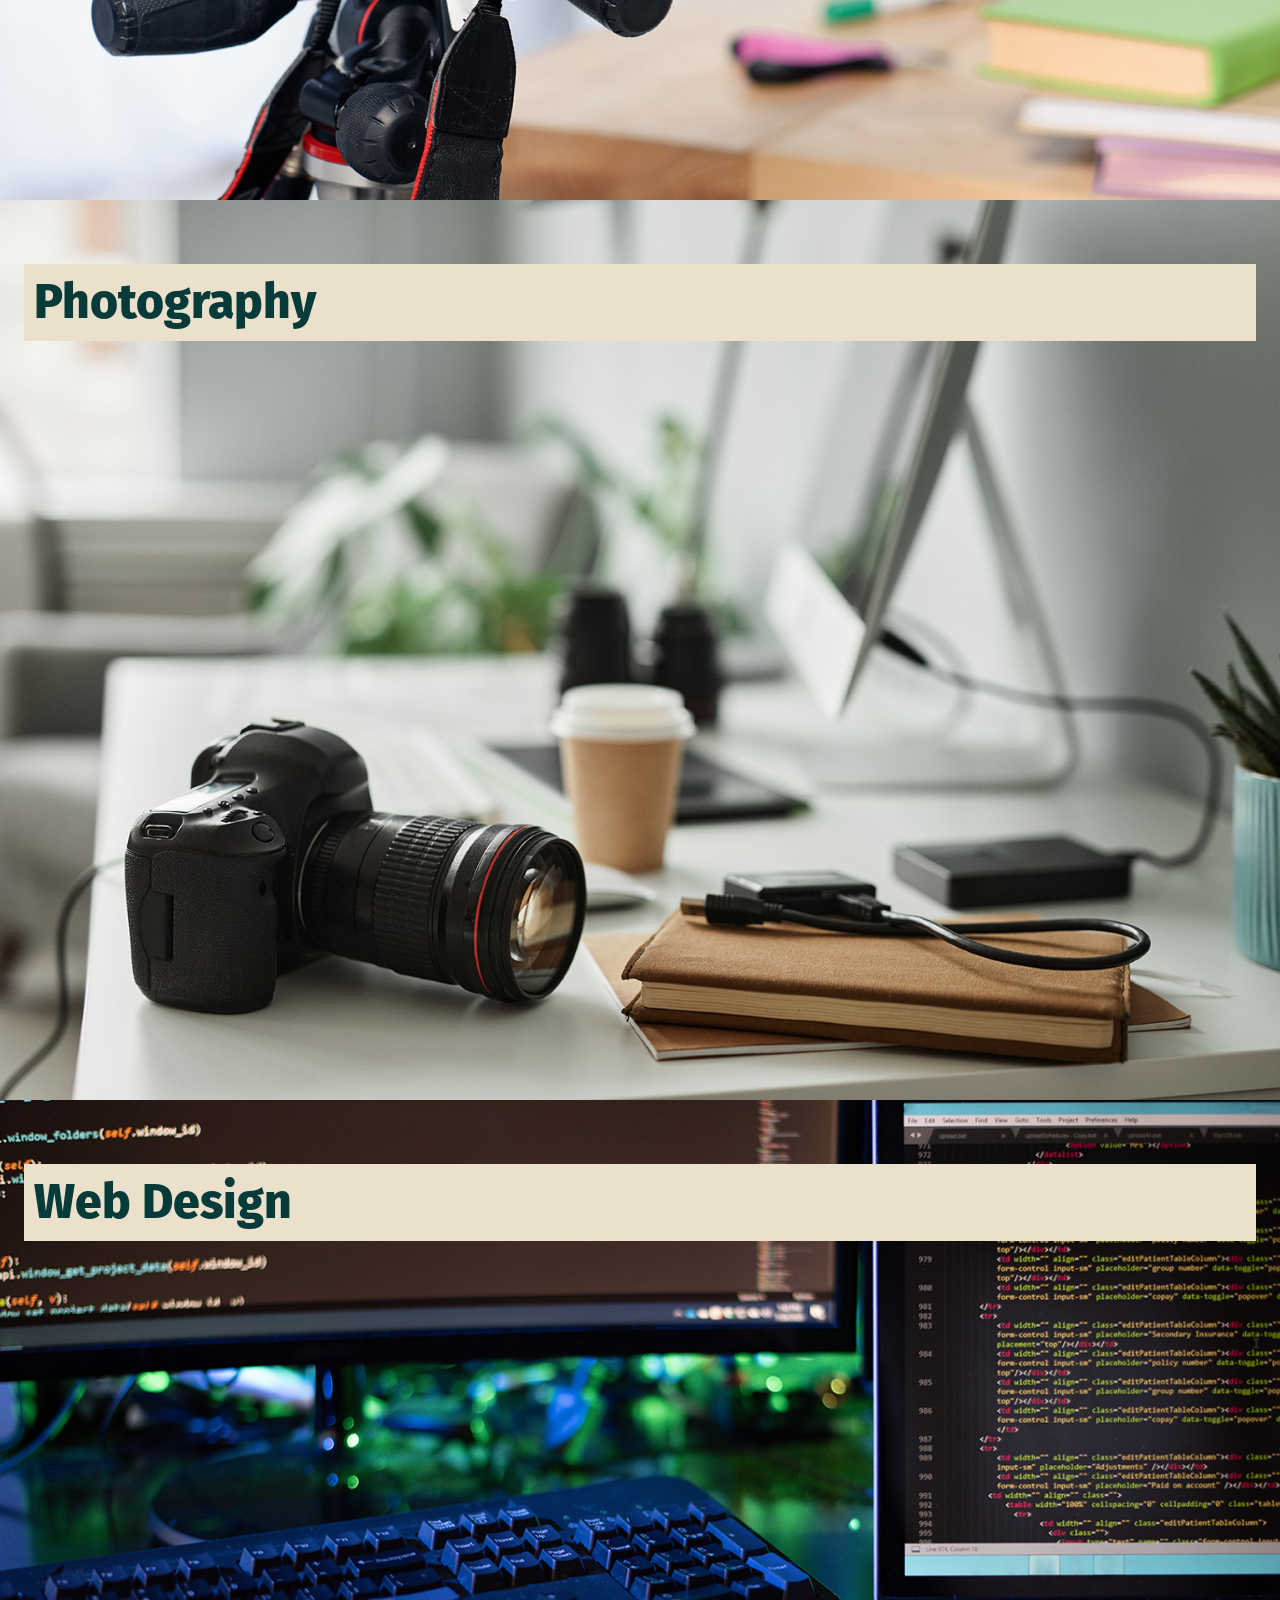
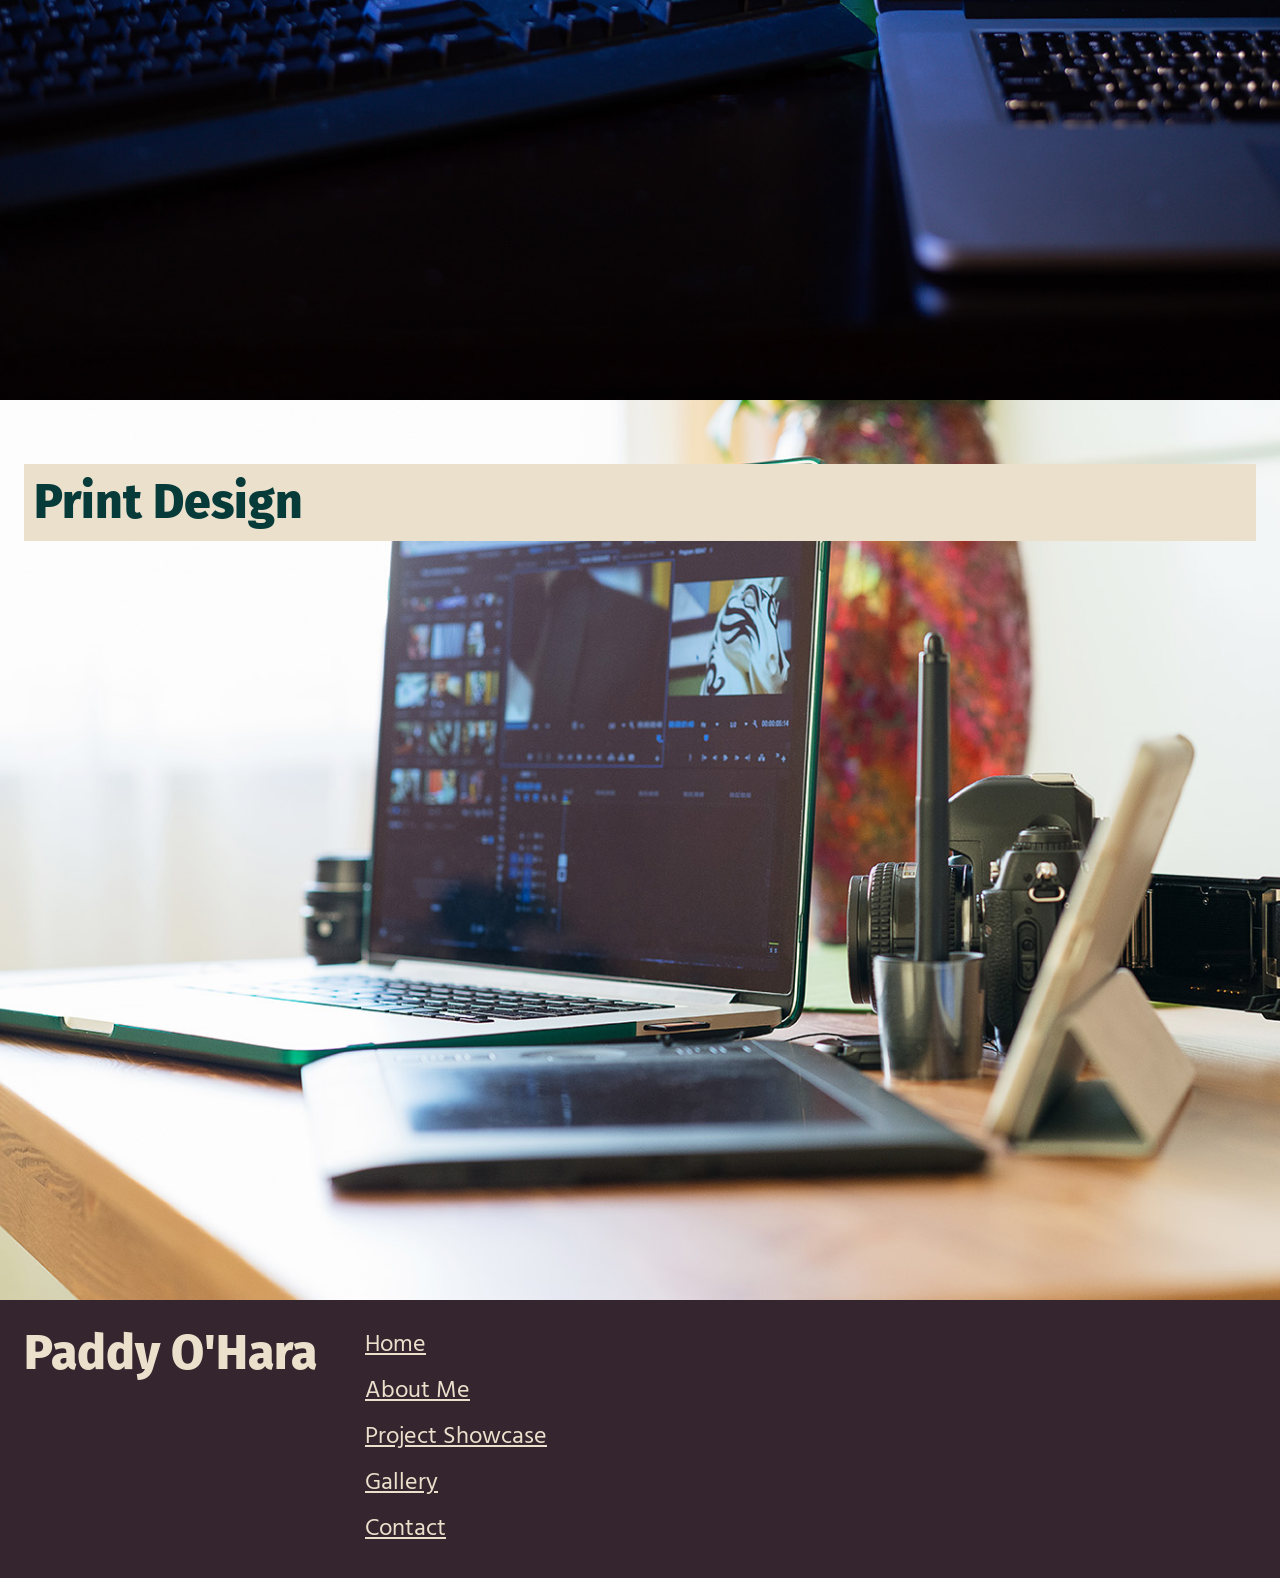
==== commit 9d0afeb7: "Validate HTML woth W3C" ====
--- a/index.html
+++ b/index.html
@@ -1,8 +1,8 @@
 <!doctype html>
-<html>
+<html lang="en-IE">
 <head>
 <meta charset="UTF-8">
-<meta name="viewport" content="width=device-width, initial-scale=1" />
+<meta name="viewport" content="width=device-width, initial-scale=1">
 <title>Paddy O'Hara - Portfolio</title>
 <link rel="preconnect" href="https://fonts.googleapis.com">
 <link rel="preconnect" href="https://fonts.gstatic.com" crossorigin>
@@ -17,7 +17,7 @@
 
 <body>
 <nav id="mainNavMenu"> <button type="button" onClick="closeNav()" id="menu-close-icon" aria-label="Close menu"><i class="fa-solid fa-times fa-3x" ></i></button>
-  <h1>Menu</h1>
+  <h2>Menu</h2>
 	<ul>
     <li><a href="index.html">Home</a></li>
     <li><a href="about.html">About Me</a></li>
@@ -34,20 +34,20 @@
   </header>
 <main>
   <section class="image-section" id="videography">
-    <h1 class="scroll-in-right">Videography</h1>
+    <h2 class="scroll-in-right">Videography</h2>
   </section>
   <section class="image-section" id="photography">
-    <h1 class="scroll-in-right">Photography</h1>
+    <h2 class="scroll-in-right">Photography</h2>
   </section>
   <section class="image-section" id="webdesign">
-    <h1 class="scroll-in-right">Web Design</h1>
+    <h2 class="scroll-in-right">Web Design</h2>
   </section>
   <section class="image-section" id="printdesign">
-    <h1 class="scroll-in-right">Print Design</h1>
+    <h2 class="scroll-in-right">Print Design</h2>
   </section>
 </main>
 <footer>
-  <h3>Paddy O'Hara</h3>
+  <h2>Paddy O'Hara</h2>
   <nav>
     <ul>
       <li><a href="index.html">Home</a></li>
--- a/main.css
+++ b/main.css
@@ -80,6 +80,9 @@
 h2 {
     font-size: clamp(2rem, calc(5vw + 1rem), 42px);
 }
+h3 {
+    font-size: clamp(1.5rem, calc(3vw + 1rem), 36px);
+}
 header {
     display: flex;
     flex-direction: column;
@@ -127,7 +130,7 @@
     position: relative;
     bottom: 0;
 }
-footer h3 {
+footer h2 {
     color: inherit;
     padding: 0;
     margin: 0;
@@ -150,7 +153,7 @@
     background-size: cover;
     background-position: center;
 }
-section.image-section h1 {
+section.image-section h2 {
     color: var(--main-color);
     background-color: var(--main-bg-color);
     padding: 0.2em;
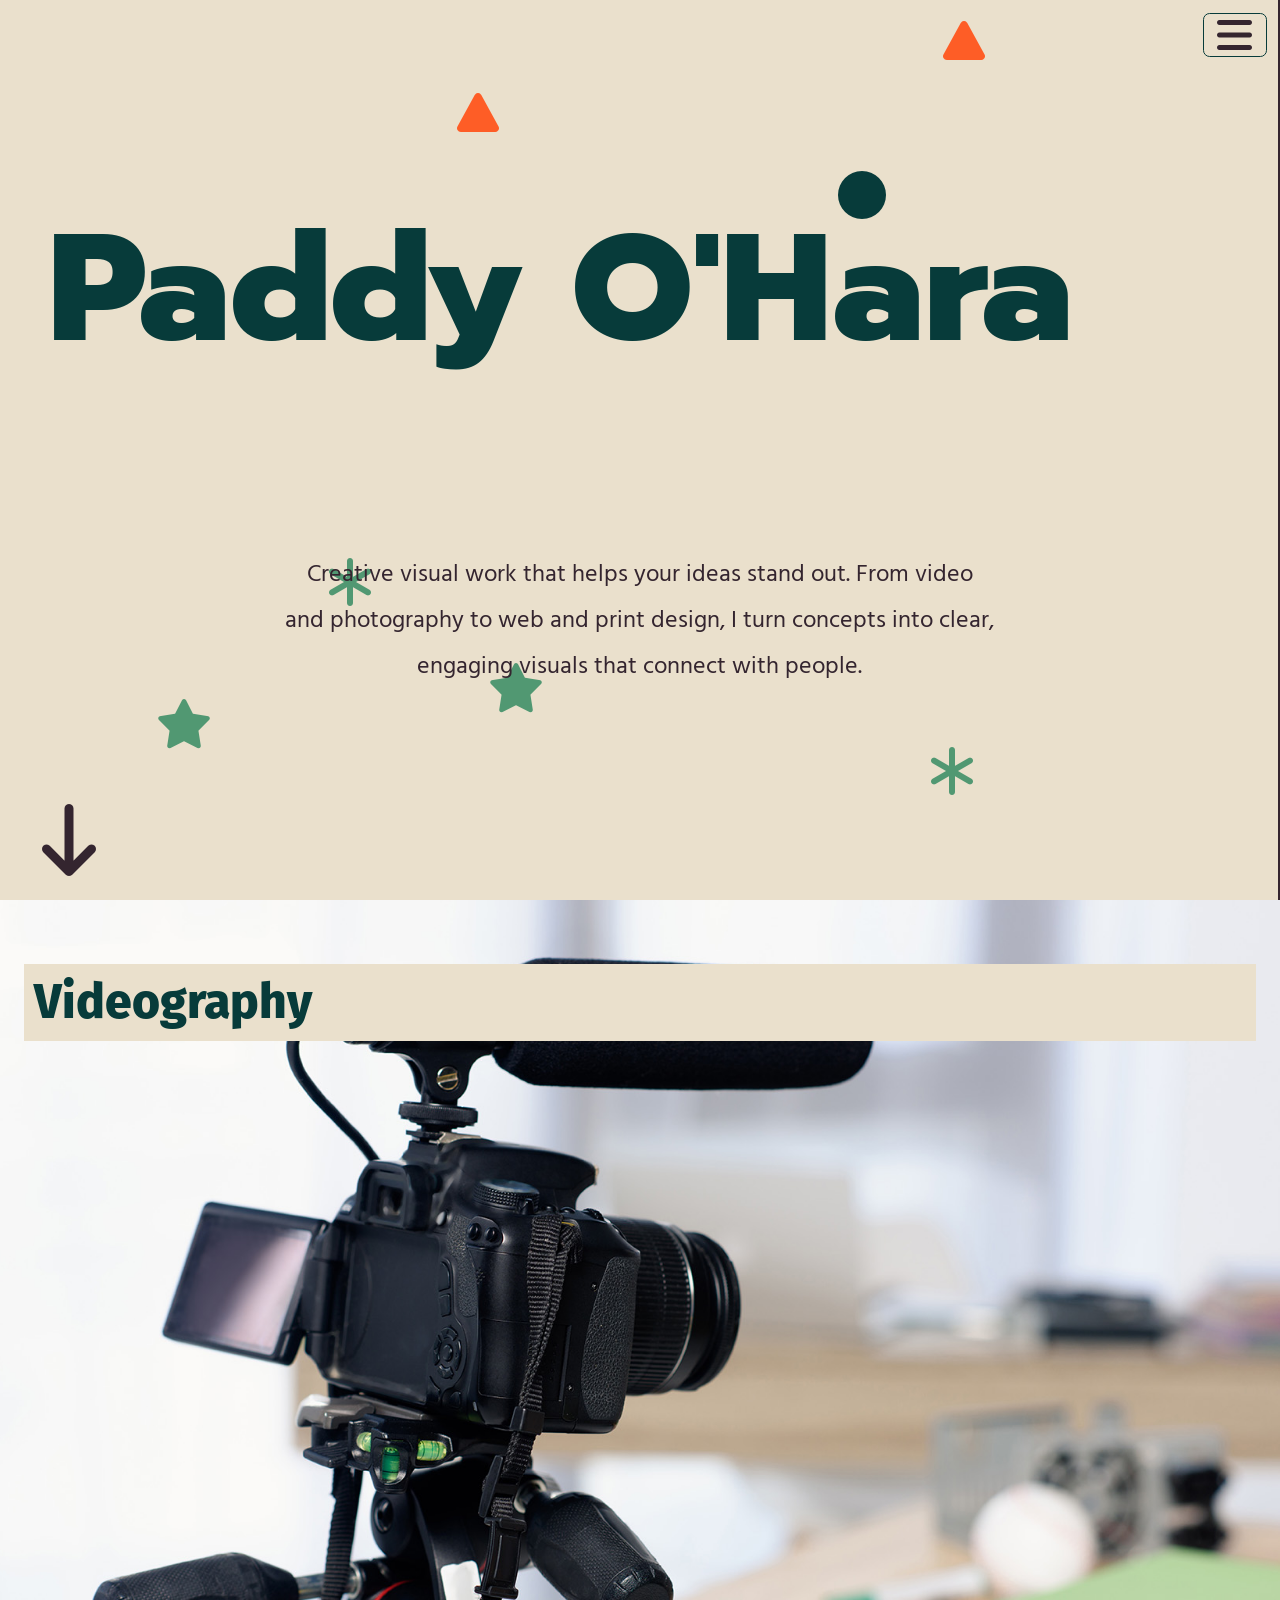
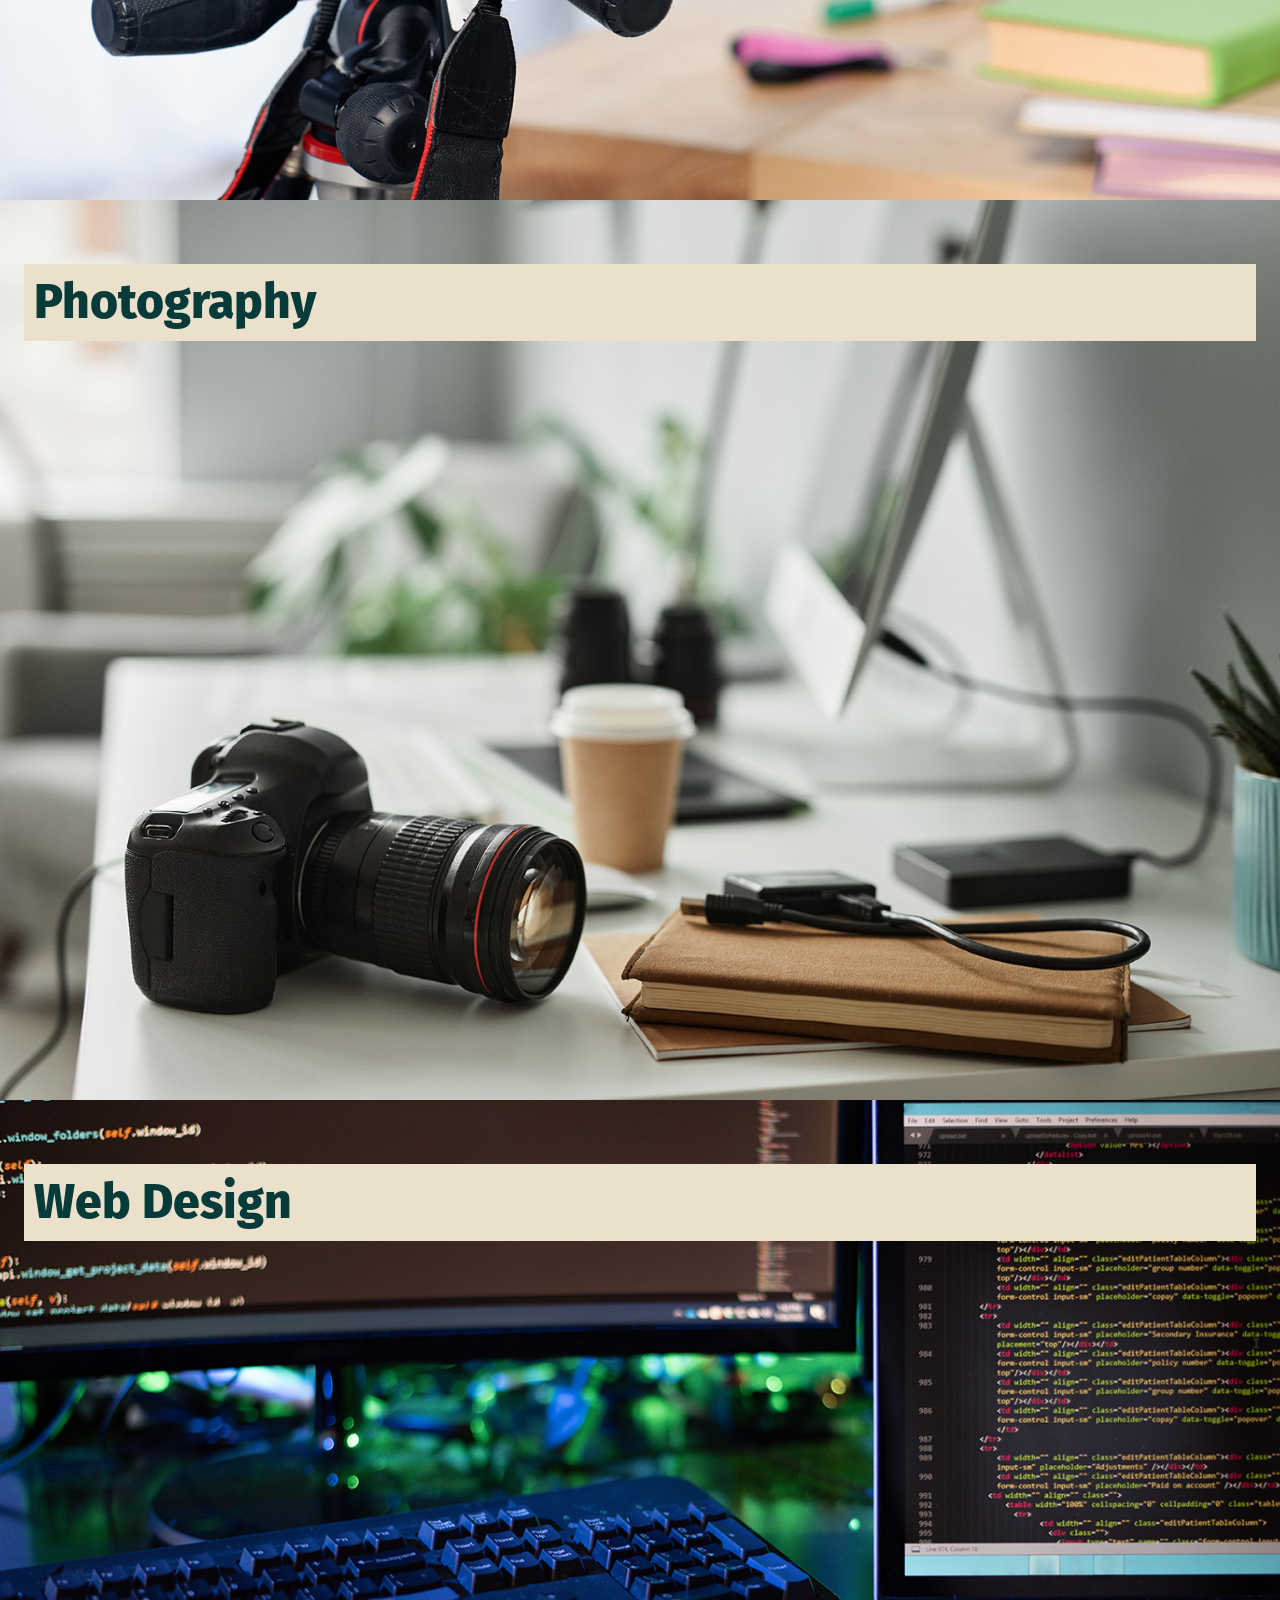
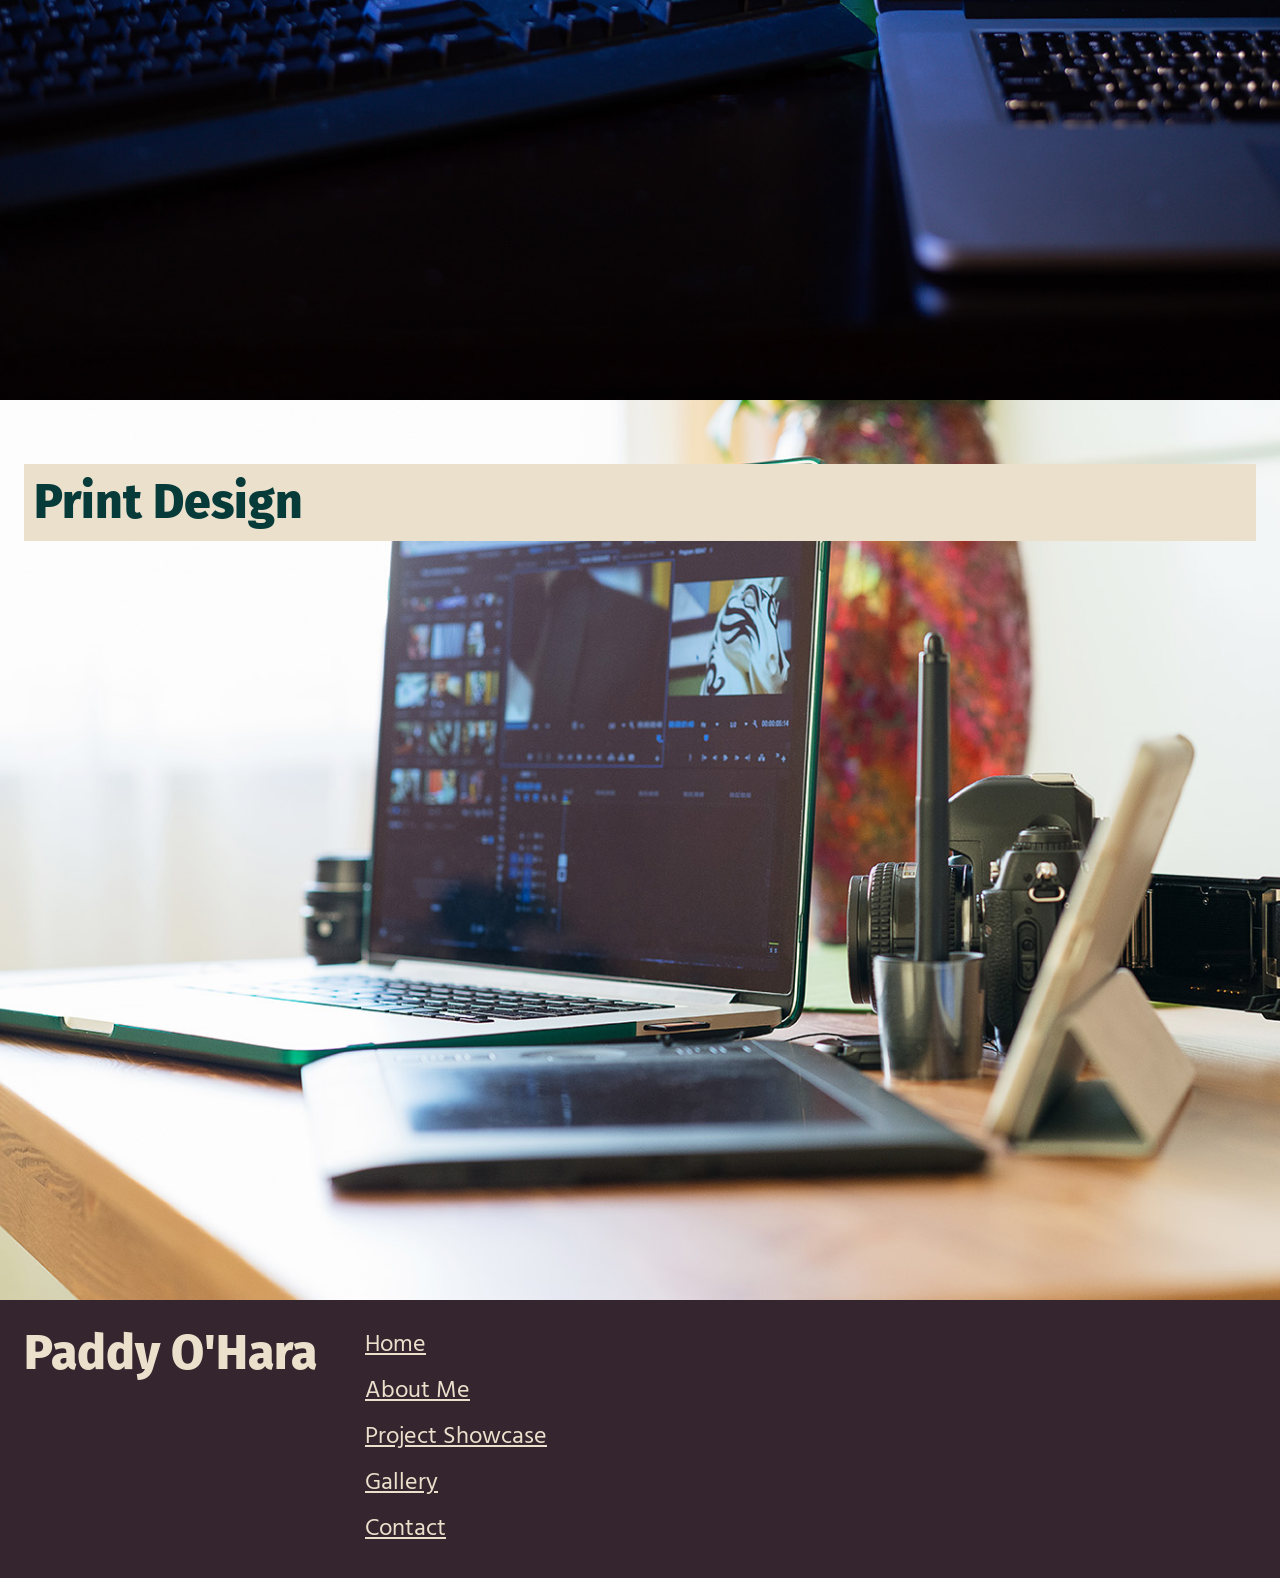
==== commit 818d5fc9: "Favicons and SEO Keywords" ====
--- a/index.html
+++ b/index.html
@@ -3,7 +3,11 @@
 <head>
 <meta charset="UTF-8">
 <meta name="viewport" content="width=device-width, initial-scale=1">
+<meta name="description" content="Portfolio page for Web and Print Designer, Paddy O'Hara">
+<meta name="author" content="Paddy O'Hara">
+<meta name="keywords" content="Videography, Photography, Web Design, Print, Design, Print, Web, Portfolio, Project Showcase, Gallery">
 <title>Paddy O'Hara - Portfolio</title>
+<link rel="icon" type="image/x-icon" href="assets/images/favicon/fav-32px.png">
 <link rel="preconnect" href="https://fonts.googleapis.com">
 <link rel="preconnect" href="https://fonts.gstatic.com" crossorigin>
 <link href="https://fonts.googleapis.com/css2?family=Fira+Sans:ital,wght@0,100;0,200;0,300;0,400;0,500;0,600;0,700;0,800;0,900;1,100;1,200;1,300;1,400;1,500;1,600;1,700;1,800;1,900&family=Hind+Guntur:wght@300;400;500;600;700&family=Prompt:ital,wght@0,100;0,200;0,300;0,400;0,500;0,600;0,700;0,800;0,900;1,100;1,200;1,300;1,400;1,500;1,600;1,700;1,800;1,900&display=swap" rel="stylesheet">
@@ -11,14 +15,15 @@
 <link href="assets/fontawesome/css/fontawesome.css" rel="stylesheet" type="text/css">
 <link href="assets/fontawesome/css/solid.css" rel="stylesheet" type="text/css">
 <script src="animating-headers.js" defer></script> 
-<script src="show-and-hide-menu.js" defer></script>
-	<script src="random-background-icons.js" defer></script>
+<script src="show-and-hide-menu.js" defer></script> 
+<script src="random-background-icons.js" defer></script>
 </head>
 
 <body>
-<nav id="mainNavMenu"> <button type="button" onClick="closeNav()" id="menu-close-icon" aria-label="Close menu"><i class="fa-solid fa-times fa-3x" ></i></button>
+<nav id="mainNavMenu">
+  <button type="button" onClick="closeNav()" id="menu-close-icon" aria-label="Close menu"><i class="fa-solid fa-times fa-3x" ></i></button>
   <h2>Menu</h2>
-	<ul>
+  <ul>
     <li><a href="index.html">Home</a></li>
     <li><a href="about.html">About Me</a></li>
     <li><a href="showcase.html">Project Showcase</a></li>
@@ -26,12 +31,15 @@
     <li><a href="contact.html">Contact</a></li>
   </ul>
 </nav>
-<header class="background-icons full-height"><button type="button" onclick="openNav()" id="main-menu-icon" aria-label="Open menu"><i class="fa-solid fa-bars fa-3x" ></i></button>
-  <section class="hero-section"><h1 class="hero scroll-in-right animated">Paddy O'Hara</h1>
-	<p class="main-page-blurb">Creative visual work that helps your ideas stand out. From video and photography to web and print design, I turn concepts into clear, engaging visuals that connect with people.</p></section>
-	<i class="fa-solid fa-arrow-down fa-3x"></i>
-<!--	<div class="background-icons"></div>-->
-  </header>
+<header class="background-icons full-height">
+  <button type="button" onclick="openNav()" id="main-menu-icon" aria-label="Open menu"><i class="fa-solid fa-bars fa-3x" ></i></button>
+  <section class="hero-section">
+    <h1 class="hero scroll-in-right animated">Paddy O'Hara</h1>
+    <p class="main-page-blurb">Creative visual work that helps your ideas stand out. From video and photography to web and print design, I turn concepts into clear, engaging visuals that connect with people.</p>
+  </section>
+  <i class="fa-solid fa-arrow-down fa-3x"></i> 
+  <!--	<div class="background-icons"></div>--> 
+</header>
 <main>
   <section class="image-section" id="videography">
     <h2 class="scroll-in-right">Videography</h2>
@@ -51,10 +59,10 @@
   <nav>
     <ul>
       <li><a href="index.html">Home</a></li>
-    <li><a href="about.html">About Me</a></li>
-    <li><a href="showcase.html">Project Showcase</a></li>
-    <li><a href="gallery.html">Gallery</a></li>
-    <li><a href="contact.html">Contact</a></li>
+      <li><a href="about.html">About Me</a></li>
+      <li><a href="showcase.html">Project Showcase</a></li>
+      <li><a href="gallery.html">Gallery</a></li>
+      <li><a href="contact.html">Contact</a></li>
     </ul>
   </nav>
 </footer>
--- a/main.css
+++ b/main.css
@@ -230,14 +230,25 @@
 }
 textarea {
     resize: none;
+    border: 1px solid var(--main-accent-color);
+    border-radius: 6px;
 }
 .form-control label {
     width: 30%;
     align-content: center;
 }
-.form-control input {
+.form-control input,textarea {
+    border: 1px solid var(--main-accent-color);
+    border-radius: 6px;
     width: 100%;
-    height: 1.5rem;
+    padding:  1em;
+    
+    &:focus-visible {
+        outline-color: var(--main-accent-color);
+    }
+}
+input:user-invalid,textarea:user-invalid {
+    border-color: var(--alt-accent-color);
 }
 .form-control.full-width {
     grid: auto / auto;
@@ -246,6 +257,21 @@
     font-size: inherit;
     border: none;
     text-decoration: underline;
+}
+.form-control:has([required]) label {
+    display: flex;
+    gap: 1ch;
+    
+    &::after {
+        content: '*';
+        color: var(--alt-accent-color);
+    }
+}
+.form-error-message {
+    color: var(--alt-accent-color);
+}
+.form-error-message:empty {
+    display: none;
 }
 /* main nav menu styles */
 #mainNavMenu {
@@ -263,7 +289,7 @@
     list-style: none;
     padding-inline-start: 1rem;
 }
-#mainNavMenu h1 {
+#mainNavMenu h2 {
     padding-inline-start: 1rem;
 }
 #menu-close-icon {
@@ -283,6 +309,9 @@
     }
     .form-control {
         grid: auto / 1fr 2fr;
+    }
+    .form-error-message {
+        grid-column: 1 / span 2;
     }
     form {
         width: 50%;
